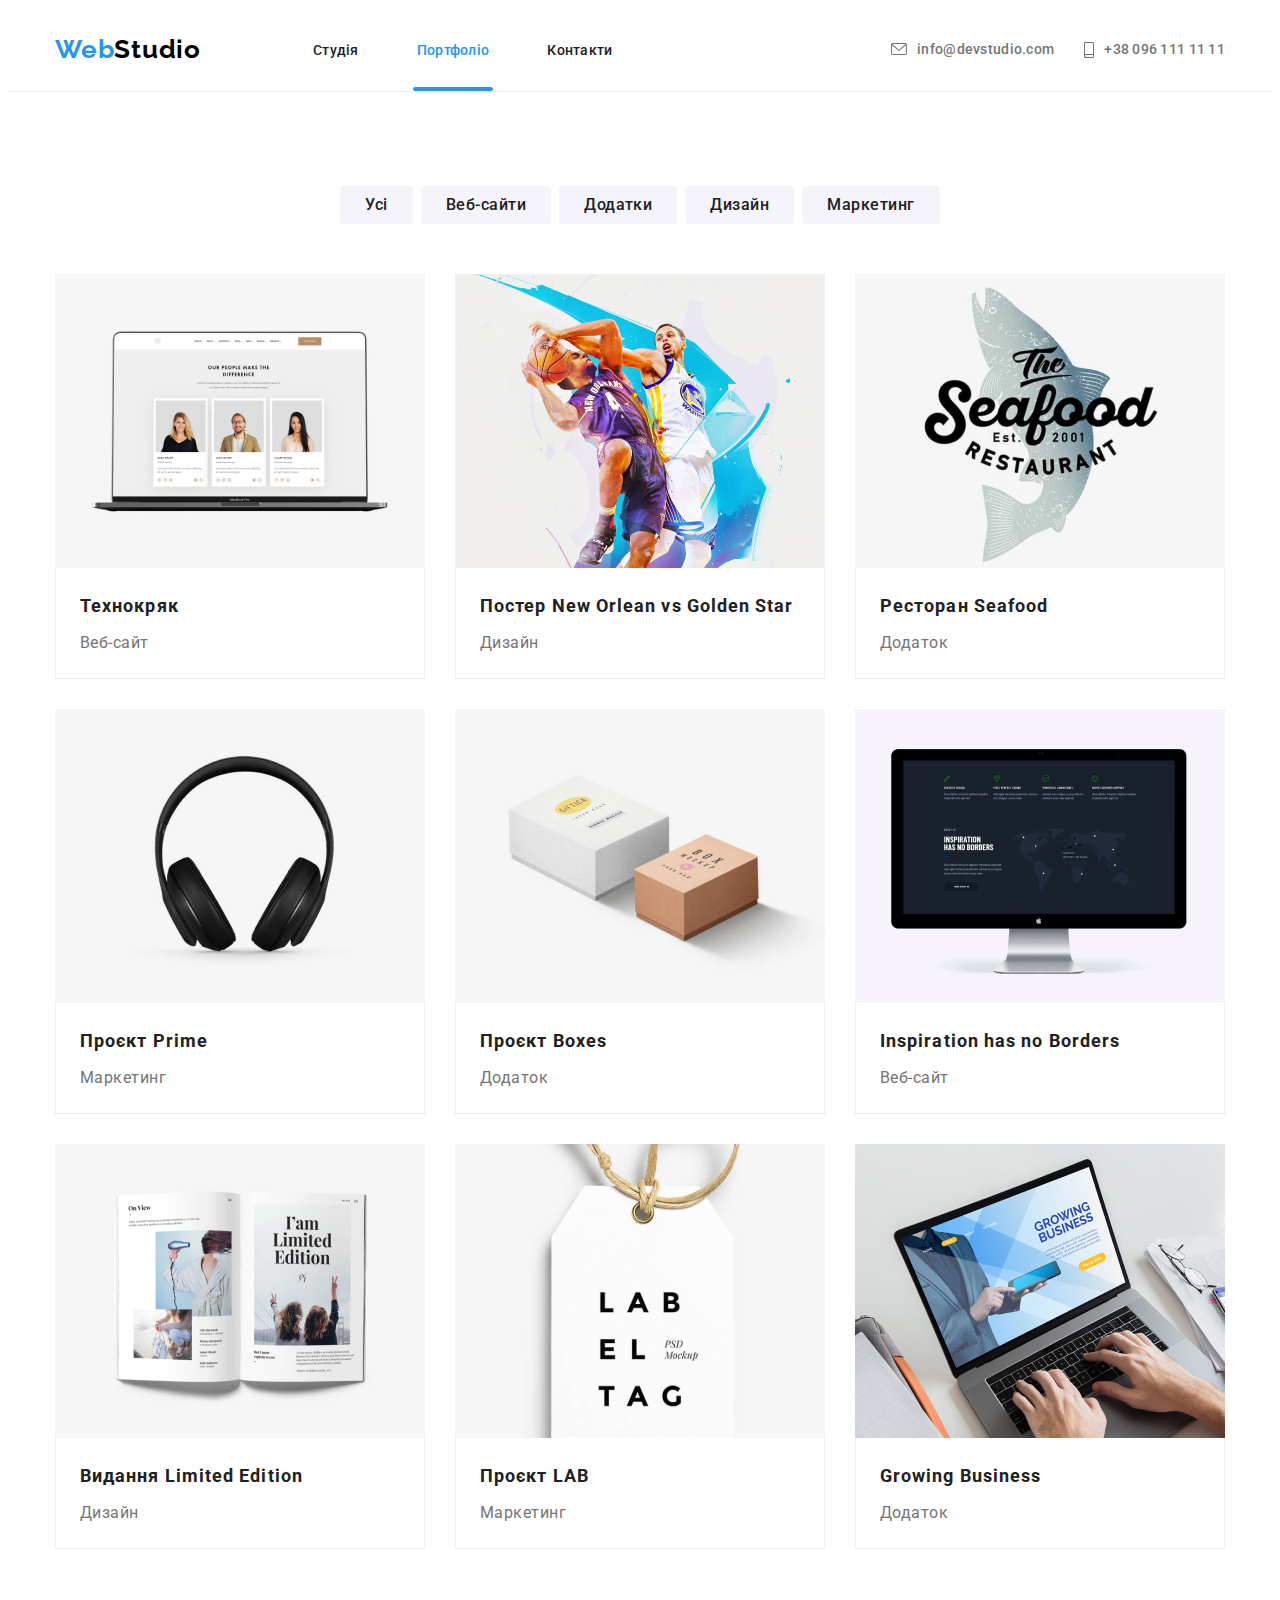
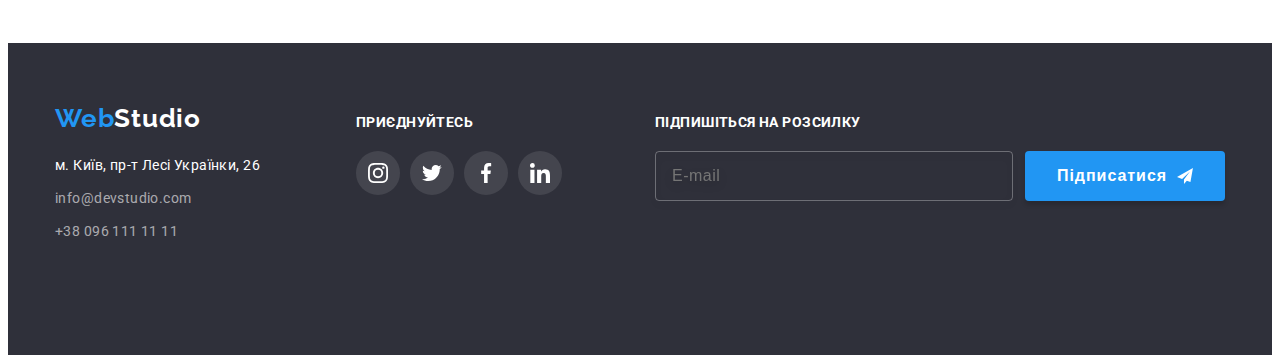
==== portfolio.html @ b23556f9 "add" ====
<!DOCTYPE html>
<html lang="en">
<head>
    <meta charset="UTF-8">
    <meta http-equiv="X-UA-Compatible" content="IE=edge">
    <meta name="viewport" content="width=device-width, initial-scale=1.0">
    <link rel="stylesheet" href="https://cdnjs.cloudflare.com/ajax/libs/modern-normalize/1.1.0/modern-normalize.min.css" integrity="sha512-wpPYUAdjBVSE4KJnH1VR1HeZfpl1ub8YT/NKx4PuQ5NmX2tKuGu6U/JRp5y+Y8XG2tV+wKQpNHVUX03MfMFn9Q==" crossorigin="anonymous" referrerpolicy="no-referrer" />
    <link rel="preconnect" href="https://fonts.googleapis.com">
    <link rel="preconnect" href="https://fonts.gstatic.com" crossorigin>
    <link href="https://fonts.googleapis.com/css2?family=Raleway:wght@700&family=Roboto:wght@400;500;700;900&display=swap" rel="stylesheet">
    <link href="./style/style.css" rel="stylesheet"/>
    <title>Портфоліо</title>
</head>
<body>
    <header class="header">
        <div class="header-container container">
                <div class="header-logo"><a class="logo link" href="index.html"><span class="web">Web</span>Studio</a></div>
            <nav class="navigator-menu">
                <div class="container"><ul class="navigator-list list">
                <li class="navigator-item"><a class="navigator-link link" href="index.html">Студія</a></li>
                <li class="navigator-item"><a class="navigator-link link active current" href="portfolio.html">Портфоліо</a></li>
                <li class="navigator-item"><a class="navigator-link link" href="">Контакти</a></li>
            </ul></div>
            </nav>
            <ul class="header-contacts-list list">
                <li class="header-contacts-item">
                    <a class="header-contacts-link link" href="mailto:info@devstudio.com">
                        <svg class="header-contacts-icon" width="16" height="12">
                            <use href="./images/icons.svg#icon-envelope"></use>
                        </svg>
                        info@devstudio.com</a></li>
                <li class="header-contacts-item">
                    <a class="header-contacts-link link" href="tel:+380961111111">
                        <svg class="header-contacts-icon" width="10" height="16">
                            <use href="./images/icons.svg#icon-smartphone"></use>
                        </svg>
                        +38 096 111 11 11</a></li>
            </ul>
        </div>
        </header>
    <main>
        <section class="example-work section">
            <h2 class="visually-hidden">Приклади робіт</h2>
                <div class="container">
                <div><ul class="menu-btn-list list">
                <li class="btn-item"><button class="btn-btn" type="button">Усі</button></li>
                <li class="btn-item"><button class="btn-btn" type="button">Веб-сайти</button></li>
                <li class="btn-item"><button class="btn-btn" type="button">Додатки</button></li>
                <li class="btn-item"><button class="btn-btn" type="button">Дизайн</button></li>
                <li class="btn-item"><button class="btn-btn" type="button">Маркетинг</button></li>
            </ul></div>
                <div>                    
                <ul class="example-list list">
                <li class="example-item">
                    <div class="example-top-wrap"><img src="./images/portfolio/example-work/work-1.jpg" alt="example-work" width="370" height="294">
                    <p class="example-top-text">Ресурс пропонує комплексні пропозиції з різним рівнем функціоналу та сервісів. Все це дозволить відвідувачу отримати вичерпні відомості про компанію чи приватну особу.</p></div>
                    <div class="example-title-text"><h3 class="example-title">Технокряк</h3>
                    <p class="example-text">Веб-сайт</p></div>
                </li>
                <li class="example-item">
                    <div class="example-top-wrap"><img src="./images/portfolio/example-work/work-2.jpg" alt="example-work" width="370" height="294">
                    <p class="example-top-text">Ресурс пропонує комплексні пропозиції з різним рівнем функціоналу та сервісів. Все це дозволить відвідувачу отримати вичерпні відомості про компанію чи приватну особу.</p></div>
                    <div class="example-title-text"><h3 class="example-title">Постер New Orlean vs Golden Star</h3>
                    <p class="example-text">Дизайн</p></div>
                </li>
                <li class="example-item">
                    <div class="example-top-wrap"><img src="./images/portfolio/example-work/work-3.jpg" alt="example-work" width="370" height="294">
                    <p class="example-top-text">Ресурс пропонує комплексні пропозиції з різним рівнем функціоналу та сервісів. Все це дозволить відвідувачу отримати вичерпні відомості про компанію чи приватну особу.</p></div>
                    <div class="example-title-text"><h3 class="example-title">Ресторан Seafood</h3>
                    <p class="example-text">Додаток</p></div>
                </li>
                <li class="example-item">
                    <div class="example-top-wrap"><img src="./images/portfolio/example-work/work-4.jpg" alt="example-work" width="370" height="294">
                    <p class="example-top-text">Ресурс пропонує комплексні пропозиції з різним рівнем функціоналу та сервісів. Все це дозволить відвідувачу отримати вичерпні відомості про компанію чи приватну особу.</p></div>
                    <div class="example-title-text"><h3 class="example-title">Проєкт Prime</h3>
                    <p class="example-text">Маркетинг</p></div>
                </li>
                <li class="example-item">
                    <div class="example-top-wrap"><img src="./images/portfolio/example-work/work-5.jpg" alt="example-work" width="370" height="294">
                    <p class="example-top-text">Ресурс пропонує комплексні пропозиції з різним рівнем функціоналу та сервісів. Все це дозволить відвідувачу отримати вичерпні відомості про компанію чи приватну особу.</p></div>
                    <div class="example-title-text"><h3 class="example-title">Проєкт Boxes</h3>
                    <p class="example-text">Додаток</p></div>
                </li>
                <li class="example-item">
                    <div class="example-top-wrap"><img src="./images/portfolio/example-work/work-6.jpg" alt="example-work" width="370" height="294">
                    <p class="example-top-text">Ресурс пропонує комплексні пропозиції з різним рівнем функціоналу та сервісів. Все це дозволить відвідувачу отримати вичерпні відомості про компанію чи приватну особу.</p></div>
                    <div class="example-title-text"><h3 class="example-title">Inspiration has no Borders</h3>
                    <p class="example-text">Веб-сайт</p></div>
                </li>
                <li class="example-item">
                    <div class="example-top-wrap"><img src="./images/portfolio/example-work/work-7.jpg" alt="example-work" width="370" height="294">
                    <p class="example-top-text">Ресурс пропонує комплексні пропозиції з різним рівнем функціоналу та сервісів. Все це дозволить відвідувачу отримати вичерпні відомості про компанію чи приватну особу.</p></div>
                    <div class="example-title-text"><h3 class="example-title">Видання Limited Edition</h3>
                    <p class="example-text">Дизайн</p></div>
                </li>
                <li class="example-item">
                    <div class="example-top-wrap"><img src="./images/portfolio/example-work/work-8.jpg" alt="example-work" width="370" height="294">
                    <p class="example-top-text">Ресурс пропонує комплексні пропозиції з різним рівнем функціоналу та сервісів. Все це дозволить відвідувачу отримати вичерпні відомості про компанію чи приватну особу.</p></div>
                    <div class="example-title-text"><h3 class="example-title">Проєкт LAB</h3>
                    <p class="example-text">Маркетинг</p></div>
                </li>
                <li class="example-item">
                    <div class="example-top-wrap"><img src="./images/portfolio/example-work/work-9.jpg" alt="example-work" width="370" height="294">
                    <p class="example-top-text">Ресурс пропонує комплексні пропозиції з різним рівнем функціоналу та сервісів. Все це дозволить відвідувачу отримати вичерпні відомості про компанію чи приватну особу.</p></div>
                    <div class="example-title-text"><h3 class="example-title">Growing Business</h3>
                    <p class="example-text">Додаток</p></div>
                </li>
            </ul>
            </div>
        </section>
    </main>
    <footer class="footer">
        <div class="footer-container container">
            <div>
            <div class="footer-logo"><a class="logo link" href="index.html"><span class="web">Web</span><span class="studio">Studio</span></a></div>
        <adress>
            <ul class="footer-contacts-list list">
                <li class="footer-adress-item"><a class="footer-adress-link link" href="https://goo.gl/maps/XNjeUNWpdiMwEfmY7" target="_blank" rel="noreferrer noopener">м. Київ, пр-т Лесі Українки, 26</a></li>
                <li class="footer-contacts-item"><a class="footer-contacts-link link" href="mailto:info@devstudio.com">info@devstudio.com</a></li>
                <li class="footer-contacts-item"><a class="footer-contacts-link link" href="tel:+380961111111">+38 096 111 11 11</a></li>
            </ul>
        </adress></div>
        <div class="footer-soc-menu">
            <h3 class="footer-soc-menu-title">приєднуйтесь</h3>
            <ul class="footer-soc-list list">
                <li class="footer-soc-item">
                    <a href="" class="footer-soc-link link" target="_blank" rel="noopener noreferrer">
                        <svg class="footer-link-icon"  width="20" height="20">
                            <use href="./images/icons.svg#icon-instagram"></use>
                        </svg>
                    </a></li>
                <li class="footer-soc-item">
                    <a href="" class="footer-soc-link link" target="_blank" rel="noopener noreferrer">
                        <svg class="footer-link-icon" width="20" height="20">
                            <use href="./images/icons.svg#icon-twitter"></use>
                        </svg>
                    </a></li>
                <li class="footer-soc-item">
                    <a href="" class="footer-soc-link link" target="_blank" rel="noopener noreferrer">
                        <svg class="footer-link-icon"  width="20" height="20">
                            <use href="./images/icons.svg#icon-facebook"></use>
                        </svg>
                    </a></li>
                <li class="footer-soc-item">
                    <a href="" class="footer-soc-link link" target="_blank" rel="noopener noreferrer">
                        <svg class="footer-link-icon" width="20" height="20">
                            <use href="./images/icons.svg#icon-linkedin"></use>
                        </svg>
                    </a></li>
            </ul></div>
            <div class="footer-input">
                <p class="footer-input-title">Підпишіться на розсилку</p>
                <div class="input-btn"><label class="modal-label">
                    <input
                      type="text"
                      class="footer-modal-input"
                      name="user-mail"
                      placeholder="E-mail"
                      required
                    />
                  </label>
                  <button class="footer-input-btn" type="button">Підписатися
                    <svg class="footer-btn-icon" width="24" height="24">
                        <use href="./images/icons.svg#icon-telegramm"></use>
                    </svg>
                  </button></div>
            </div>
    </div>
    </footer>
</body>
</html>
---- style/style.css ----
body {
    font-family: 'Roboto', sans-serif;
    color: black;
}
html {
    box-sizing: border-box;
}
h1,
h2,
h3,
p {
    margin:0;
}
ul {
    margin: 0;
    padding-left: 0;
}
img {
    display: block;
}
button {
    cursor: pointer;
}
.link {
    text-decoration: none;
}
.list {
    list-style: none;
}
.visually-hidden {
    position: absolute;
    white-space: nowrap;
    width: 1px;
    height: 1px;
    overflow: hidden;
    border: 0;
    padding: 0;
    clip: rect(0 0 0 0);
    clip-path: inset(50%);
    margin: -1px;
  }
.container {
    width: 100%;
max-width: 1200px;
margin-left: auto;
margin-right: auto;
padding-left: 15px;
padding-right: 15px;
}
.section {
    padding-top: 94px;
    padding-bottom: 94px;
}
:root {
    --brand-color: #2196F3;
    --background-color: #2F303A;
    --text-color: #757575;
}
*,
*::before,
*::after {
    box-sizing: inherit;
}
/* header */
.logo {
    font-family: 'Raleway';
font-weight: 700;
font-size: 26px;
line-height: 1.19;
letter-spacing: 0.03em;
color: black;
}
.web {
color: var(--brand-color);
}
.header {
    border-bottom: 1px solid #ECECEC;
}
.header-logo {
    padding-top: 24px;
    padding-bottom: 25px;
    margin-right: 93px;
}
.header-container {
    display: flex;
    align-items: center;
}
.navigator-list {
    display: flex;
    gap: 50px;
    padding: 32px 0;
}
.header-contacts-list {
    display: flex;
    gap: 30px;
    padding: 32px 0;
    justify-content: flex-end;
    margin-left: auto;
}
.navigator-link {
    font-weight: 500;
font-size: 14px;
line-height: 1.14;
letter-spacing: 0.02em;
color: #212121;
padding: 32px 4px 33px 4px;
transition: 250ms;
    transition-timing-function: cubic-bezier(0.4, 0, 0.2, 1);
}
.header-contacts-link {
    display: flex;
    text-decoration: none;
    font-weight: 500;
font-size: 14px;
line-height: 1.14;
letter-spacing: 0.02em;
color: var(--text-color);
transition: 250ms;
    transition-timing-function: cubic-bezier(0.4, 0, 0.2, 1);
}
.header-contacts-icon {         
    margin-right: 10px;
    fill: #757575;
    align-self: center;
    transition: 250ms;
    transition-timing-function: cubic-bezier(0.4, 0, 0.2, 1);
}
.navigator-link:hover,
.navigator-link:focus {
    color: var(--brand-color);
}
.header-contacts-link:hover,
.header-contacts-link:focus {
    color: var(--brand-color)
}
.header-contacts-link:hover .header-contacts-icon,
.header-contacts-link:focus .header-contacts-icon {
fill: var(--brand-color);
}
.active {
    color: var(--brand-color)
}
.current {
    position: relative;
}
.current::after {
    content: '';
    position: absolute;
    height: 4px;
    border-radius: 2px;
    width: 100%;
    background-color: var(--brand-color);
    bottom: 0;
    left: 0;
}
/* hero */
.hero {
    background-color: var(--background-color);
    background-image: linear-gradient(rgba(47, 48, 58, 0.4), rgba(47, 48, 58, 0.4)),
    url(../images/bg-hero.jpg);
    background-repeat: no-repeat;
    background-position: center;
    background-size: cover;
    max-width: 1600px;
}
.hero-container {
    display: flex;
    flex-direction: column;
    justify-content: center;
    align-items: center;
    height: 600px;
}
.hero-title {
    max-width: 696px;
    font-weight: 900;
font-size: 44px;
line-height: 1.36;
text-align: center;
letter-spacing: 0.06em;
text-transform: uppercase;
color: #FFFFFF;
margin-bottom: 30px;
}
.hero-btn {
    background: var(--brand-color);
box-shadow: 0px 4px 4px rgba(0, 0, 0, 0.15);
border-radius: 4px;
border: 0;
cursor: pointer;
font-weight: 700;
font-size: 16px;
line-height: 1.87;
align-items: center;
text-align: center;
letter-spacing: 0.06em;
color: #FFFFFF;
padding: 10px 32px;
min-width: 216px;
transition: 250ms;
    transition-timing-function: cubic-bezier(0.4, 0, 0.2, 1);
}
.hero-btn:hover {
    background-color: #1e8ce6;
}
/* character */
.character-list {
    display: flex;
    gap: 30px;
}
.character-title {
    font-weight: 700;
font-size: 14px;
line-height: 1.14;
letter-spacing: 0.03em;
text-transform: uppercase;
color: #212121;
margin-bottom: 10px;
}
.character-text {
    font-size: 14px;
line-height: 1.71;
letter-spacing: 0.03em;
color: var(--text-color);
width: 270px;
}
.inside-bg {
    background: #F5F4FA;
border-radius: 4px;
width: 270px;
height: 120px;
margin-bottom: 30px;
display: flex;
align-items: center;
justify-content: center;
}
/* work */
.work {
    padding-top: 0;
}
.work-list {
    display: flex;
    gap: 30px;
}
.work-item {
    transform: relative;
}
.work-title {
    font-weight: 700;
font-size: 36px;
line-height: 1.16;
text-align: center;
letter-spacing: 0.03em;
color: #212121;
margin-bottom: 50px;
}
.work-text-top {
    font-weight: 700;
font-size: 14px;
line-height: 1.14;
text-align: center;
letter-spacing: 0.03em;
text-transform: uppercase;
color: #FFFFFF;
background-color: rgba(47, 48, 58, 0.8);
position: absolute;
z-index: 1;
bottom: 0;
width: 100%;
padding: 27px 0;
}
.work-top-wrap{
    position: relative;
}
/* team */
.team {
    background-color: #F5F4FA;
    min-height: 648px;
}
.team-list {
    display: flex;
}
.team-item {
    background: #FFFFFF;
box-shadow: 0px 1px 3px rgba(0, 0, 0, 0.12), 0px 1px 1px rgba(0, 0, 0, 0.14), 0px 2px 1px rgba(0, 0, 0, 0.2);
border-radius: 0px 0px 4px 4px;
}
.team-item:nth-child(1n+1) {
    margin-right: 30px;
}
.team-title-h2 {
    font-weight: 700;
font-size: 36px;
line-height: 1.16;
text-align: center;
letter-spacing: 0.03em;
color: #212121;
margin-bottom: 50px;
}
.team-title {
    font-weight: 500;
font-size: 16px;
line-height: 1.18;
text-align: center;
letter-spacing: 0.03em;
color: #212121;
padding-top: 30px;
margin-bottom: 10px;
}
.team-text {
    font-size: 16px;
line-height: 1.18;
text-align: center;
letter-spacing: 0.03em;
color: var(--text-color);
margin-bottom: 16px;
}
.team-soc-list {
    display: flex;
    justify-content: center;
    gap: 10px;
    padding-bottom: 30px;
}
.team-soc-link {
    width: 44px;
    height: 44px;
    background-color: #FFFFFF;
    border-radius: 50%;
    display: flex;
    align-items: center;
    justify-content: center;
    transition: 250ms;
    transition-timing-function: cubic-bezier(0.4, 0, 0.2, 1);
}
.soc-link-icon {
    fill: #afb1b8;
    transition: 250ms;
    transition-timing-function: cubic-bezier(0.4, 0, 0.2, 1);
}
.team-soc-link:hover,
.team-soc-link:focus {
    background-color: var(--brand-color);
}
.team-soc-link:hover .soc-link-icon,
.team-soc-link:focus .soc-link-icon {
    fill: #FFFFFF;
}
/* partfolio btn */
.menu-btn-list {
    display: flex;
    justify-content: center;
    gap: 8px;
    margin-bottom: 50px;
}
.btn-btn {
font-family: 'Roboto';
font-style: normal;
font-weight: 500;
font-size: 16px;
line-height: 1.62;
text-align: center;
letter-spacing: 0.03em;
color: #212121;
}
.btn-btn {
    background: #F5F4FA;
    border-radius: 4px;
    border: 0;
    padding: 6px 25px;
    transition: 250ms;
    transition-timing-function: cubic-bezier(0.4, 0, 0.2, 1);
}
.menu-btn-list .btn-btn:hover,
.menu-btn-list .btn-btn:focus {
    color: white;
    background-color: var(--brand-color);
    box-shadow: 0px 3px 1px rgba(0, 0, 0, 0.1), 0px 1px 2px rgba(0, 0, 0, 0.08), 0px 2px 2px rgba(0, 0, 0, 0.12);
}
/* portfolio */
.example-list {
    display: flex;
    flex-wrap: wrap;
    gap: 30px;
}
.example-item {
    transform: relative;
    transition: 250ms;
    transition-timing-function: cubic-bezier(0.4, 0, 0.2, 1);
}
.example-item:hover {
    box-shadow: 0px 1px 1px rgba(0, 0, 0, 0.12), 0px 4px 4px rgba(0, 0, 0, 0.06), 1px 4px 6px rgba(0, 0, 0, 0.16);
}
.example-title-text {
    background: #FFFFFF;
    border: 1px solid #EEEEEE;
    border-top: 0;
    padding: 20px 24px;
}
.example-title {
    font-weight: 700;
font-size: 18px;
line-height: 2;
letter-spacing: 0.06em;
color: #212121;
margin-bottom: 4px;
}
.example-text {
    font-size: 16px;
line-height: 1.88;
letter-spacing: 0.03em;
color: var(--text-color);
}
.example-top-wrap {
    position: relative;
    overflow: hidden;
}
.example-top-text {
    position: absolute;
    top: 0;
    left: 0;
    font-size: 18px;
line-height: 1.56;
letter-spacing: 0.03em;
color: #FFFFFF;
background-color: rgba(33, 150, 243, 0.9);
padding: 63px 24px;
height: 100%;
transform: translateY(100%);
transition: transform 250ms linear;
transition-timing-function: cubic-bezier(0.4, 0, 0.2, 1);
}
.example-item:hover .example-top-text {
    transform: translateY(0);
}
/* constant-clients */
.constant-clients-title {
    font-weight: 700;
font-size: 36px;
line-height: 1.16;
text-align: center;
letter-spacing: 0.03em;
color: #212121;
margin-bottom: 50px;
}
.clients-list {
    display: flex;
    justify-content: center;
    gap: 30px;
    padding-bottom: 30px;
}
.clients-link {
    width: 170px;
    height: 92px;
    background-color: #FFFFFF;
    border-radius: 100%;
    border: 1px solid #AFB1B8;
    border-radius: 4px;
    display: flex;
    align-items: center;
    justify-content: center;
    transition: 250ms;
    transition-timing-function: cubic-bezier(0.4, 0, 0.2, 1);
}
.logo-link-icon {
    fill: #afb1b8;
    transition: 250ms;
    transition-timing-function: cubic-bezier(0.4, 0, 0.2, 1);
}
.clients-link:hover,
.clients-link:focus {
    border-color: var(--brand-color);
}
.clients-link:hover .logo-link-icon,
.clients-link:focus .logo-link-icon {
    fill: var(--brand-color);
}
/* footer */
.footer {
    background-color: var(--background-color);
    padding-top: 60px;
}
.footer-container {
    height: 252px;
}
.studio {
    color: #FFFFFF;
}
.footer-logo {
margin-bottom: 20px;
}
.footer-contacts-list {
    width: 231px;
}
.footer-adress-item {
    margin-bottom: 9px;
}
.footer-adress-link {
    font-size: 14px;
line-height: 1.71;
letter-spacing: 0.03em;
color: #FFFFFF;
}
.footer-contacts-item:not(:last-child) {
    margin-bottom: 9px;
}
.footer-contacts-link {
font-size: 14px;
line-height: 1.71;
letter-spacing: 0.03em;
color: rgba(255, 255, 255, 0.6);
transition: 250ms;
    transition-timing-function: cubic-bezier(0.4, 0, 0.2, 1);
}
.footer-contacts-link:hover,
.footer-contacts-link:focus {
    color: var(--brand-color);
}
/* footer soc menu */
.footer-container {
    display: flex;
    align-items: baseline;
}
.footer-soc-list {
    display: flex;
    justify-content: center;
    gap: 10px;
    margin-left: 70px;
}
.footer-soc-menu-title {
    font-weight: 700;
font-size: 14px;
line-height: 1.14;
letter-spacing: 0.03em;
text-transform: uppercase;
color: #FFFFFF;
margin-bottom: 20px;
margin-left: 70px;
}
.footer-soc-link {
    width: 44px;
    height: 44px;
    background-color: rgba(255, 255, 255, 0.1);
    border-radius: 50%;
    display: flex;
    align-items: center;
    justify-content: center;
    transition: 250ms;
    transition-timing-function: cubic-bezier(0.4, 0, 0.2, 1);
}
.footer-link-icon {
    fill: #FFFFFF;
}
.footer-soc-link:hover,
.footer-soc-link:focus {
    background-color: var(--brand-color);
}
.footer-soc-link:hover .soc-link-icon,
.footer-soc-link:focus .soc-link-icon {
    fill: #FFFFFF;
}
/* footer input */
.footer-input {
    margin-left: 93px;
    max-width: 570px;
    height: 86px;
}
.input-btn {
    display: flex;
}
.footer-input-title {
    font-weight: 700;
font-size: 14px;
line-height: 1.14;
letter-spacing: 0.03em;
text-transform: uppercase;
color: #FFFFFF;
margin-bottom: 20px;
}
.footer-modal-input {
    width: 358px;
    height: 50px;
border: 1px solid rgba(255, 255, 255, 0.3);
filter: drop-shadow(0px 4px 4px rgba(0, 0, 0, 0.15));
border-radius: 4px;
font-size: 16px;
line-height: 1.25;
display: flex;
align-items: center;
letter-spacing: 0.03em;
margin-right: 12px;
padding-left: 16px;
color: rgba(255, 255, 255, 0.6);
outline: transparent;
background-color: transparent;
transition: 250ms;
    transition-timing-function: cubic-bezier(0.4, 0, 0.2, 1);
}
.footer-modal-input:focus {
    border-color: var(--brand-color);
}
.footer-input-btn {
    display: flex;
    background: var(--brand-color);
box-shadow: 0px 4px 4px rgba(0, 0, 0, 0.15);
border-radius: 4px;
border: 0;
cursor: pointer;
font-weight: 700;
font-size: 16px;
line-height: 1.87;
align-items: center;
text-align: center;
letter-spacing: 0.06em;
color: #FFFFFF;
padding: 10px 32px;
min-width: 200px;
height: 50px;
transition: 250ms;
    transition-timing-function: cubic-bezier(0.4, 0, 0.2, 1);
}
.footer-input-btn:hover {
    background-color: #1e8ce6;
}
.footer-btn-icon {
    align-self: center;
    fill: #FFFFFF;
    margin-left: 10px;
}
/* modal window */
.backdrop {
    position: fixed;
    top: 0%;
    width: 100%;
    height: 100%;
    background-color: rgba(0, 0, 0, 0.329);
    transition: opacity 300ms linear, visibility 300ms linear;
}
.modal {
    width: 528px;
    min-height: 581px;
    background-color: #FFFFFF;
    border-radius: 4px;
    position: absolute;
    top: 50%;
    left: 50%;
    padding: 40px;
    transform: translate(-50%, -50%) scale(1);
    transition: transform 250ms linear;
    box-shadow: 0px 1px 3px rgba(0, 0, 0, 0.12), 0px 1px 1px rgba(0, 0, 0, 0.14), 0px 2px 1px rgba(0, 0, 0, 0.2); 
}
.backdrop.is-hidden .modal {
    transform: translate(-50%, -50%) scale(0);
}
.modal-close {
    position: absolute;
    right: 0;
    top: 0;
    margin-top: 8px;
    margin-right: 8px;
    width: 30px;
    height: 30px;
    border-radius: 50%;
    background: #FFFFFF;
    border: 1px solid rgba(0, 0, 0, 0.1);
    display: flex;
    align-items: center;
    justify-content: center;
}
.modal-close-icon {
    transition: 250ms;
    transition-timing-function: cubic-bezier(0.4, 0, 0.2, 1);
}
.modal-close:hover .modal-close-icon {
    fill: var(--brand-color);
}
.is-hidden {
    opacity: 0;
    visibility: hidden;
    pointer-events: none;
}
.modal-title {
    font-weight: 700;
font-size: 20px;
line-height: 1.15;
text-align: center;
letter-spacing: 0.03em;
color: #212121;
align-items: center;
margin-bottom: 12px;
}
.modal-field {
    margin-bottom: 20px;
}
.input-wrap {
    position: relative;
}
.modal-input {
    width: 100%;
    height: 40px;
    border: 1px solid rgba(33, 33, 33, 0.2);
border-radius: 4px;
    padding-left: 42px;
    outline: transparent;
    transition: 250ms;
    transition-timing-function: cubic-bezier(0.4, 0, 0.2, 1);
}
.modal-label {
    font-size: 12px;
line-height: 1.16;
letter-spacing: 0.01em;
color: #757575;
    display: block;
    margin-bottom: 4px;
  }
.modal-input:focus {
    border-color: var(--brand-color);
}
.modal-input:focus + .input-icon {
    fill: var(--brand-color);
}
.input-icon {
    position: absolute;
    left: 0;
    top: 50%;
    transform: translateY(-50%);
    margin-left: 12px;
    transition: 250ms;
    transition-timing-function: cubic-bezier(0.4, 0, 0.2, 1);
}
.online-comment {
    width: 100%;
    height: 100px;
    resize: none;
    border: 1px solid rgba(33, 33, 33, 0.2);
    border-radius: 4px;
    padding: 12px 16px;
    outline: transparent;
    transition: 250ms;
    transition-timing-function: cubic-bezier(0.4, 0, 0.2, 1);
}
.online-comment:focus {
    border-color: var(--brand-color);
}
.check-text {
    font-size: 14px;
line-height: 1.71;
letter-spacing: 0.03em;
color: #757575;
    display: flex;
    position: relative;
    align-items: center;
    margin-bottom: 30px;
    margin-left: 12px;
}
.condition {
    color: var(--brand-color);
    text-decoration: underline;
    text-decoration-skip-ink: none;
}
.check-text span {
    width: 16px;
    height: 15px;
    border: 2px solid #212121;
    border-radius: 3px;
    margin-right: 8.38px;
    display: flex;
    align-items: center;
    justify-content: center;
    color: transparent;
    transition: 250ms;
    transition-timing-function: cubic-bezier(0.4, 0, 0.2, 1);
}
.check-icon {
    fill: #FFFFFF;
}
.modal-check:checked + .check-text span {
    background-color: var(--brand-color);
    border-color: var(--brand-color);
    color: #ffffff;
  }
.modal-btn {
    background: var(--brand-color);
box-shadow: 0px 4px 4px rgba(0, 0, 0, 0.15);
border-radius: 4px;
border: 0;
cursor: pointer;
font-weight: 700;
font-size: 16px;
line-height: 1.87;
align-items: center;
text-align: center;
letter-spacing: 0.06em;
color: #FFFFFF;
padding: 10px 52px;
min-width: 200px;
margin-left: 124px;
transition: 250ms;
    transition-timing-function: cubic-bezier(0.4, 0, 0.2, 1);
}
.modal-btn:hover {
    background-color: #1e8ce6;
}
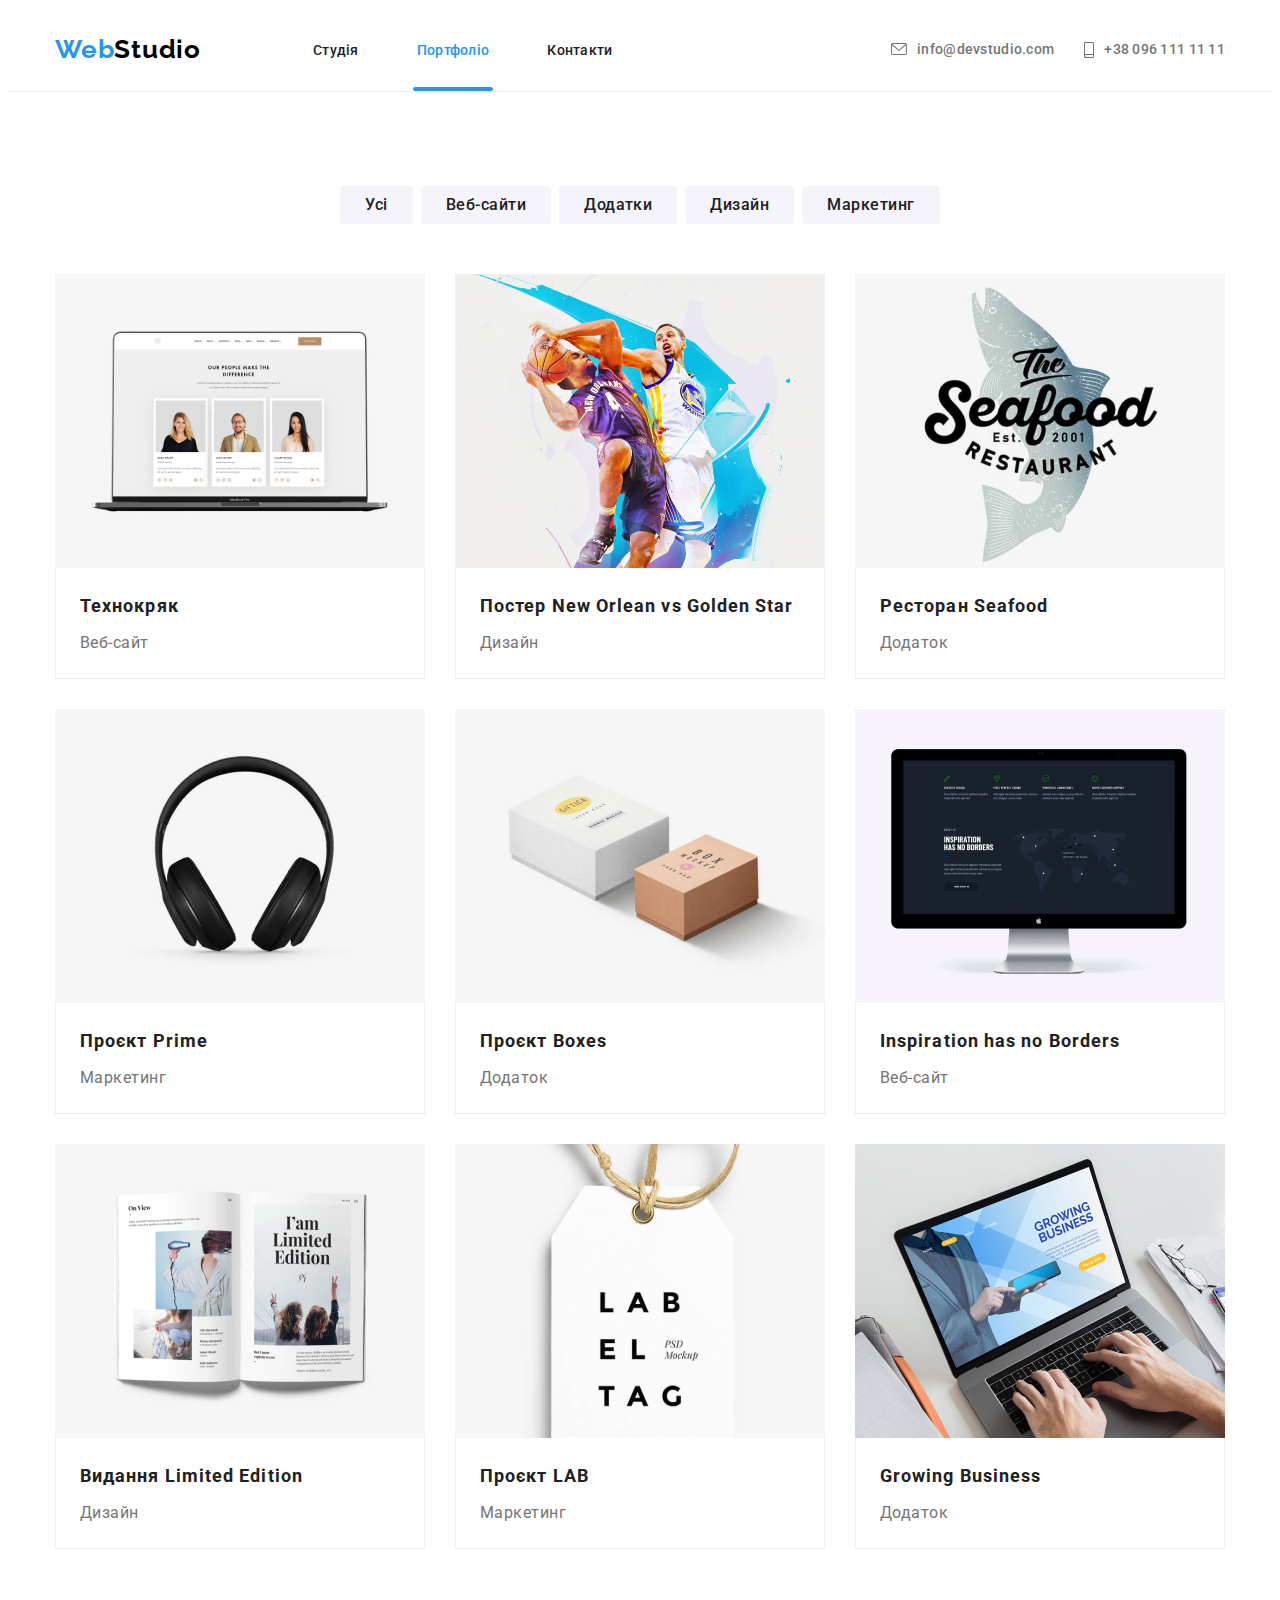
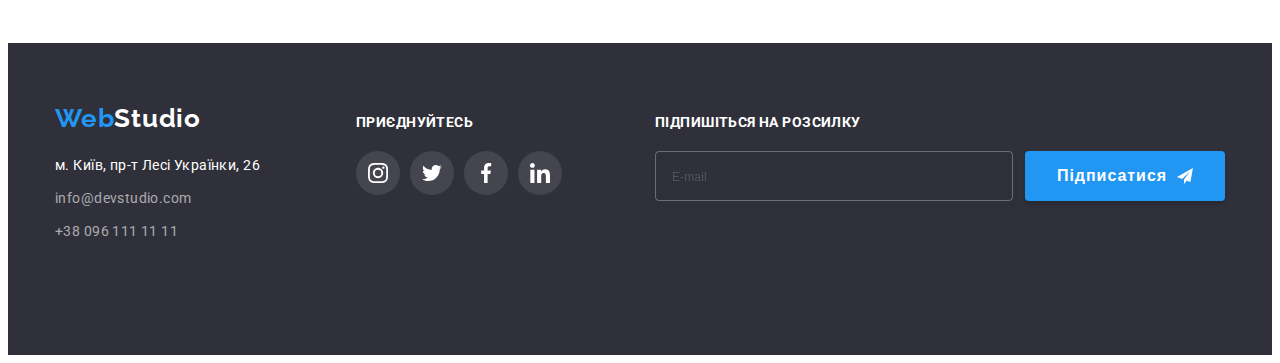
==== commit 993c3158: "index bem" ====
--- a/portfolio.html
+++ b/portfolio.html
@@ -8,30 +8,31 @@
     <link rel="preconnect" href="https://fonts.googleapis.com">
     <link rel="preconnect" href="https://fonts.gstatic.com" crossorigin>
     <link href="https://fonts.googleapis.com/css2?family=Raleway:wght@700&family=Roboto:wght@400;500;700;900&display=swap" rel="stylesheet">
+    <link href="./css/main.min.css" rel="stylesheet"/>
     <link href="./style/style.css" rel="stylesheet"/>
     <title>Портфоліо</title>
 </head>
 <body>
     <header class="header">
-        <div class="header-container container">
-                <div class="header-logo"><a class="logo link" href="index.html"><span class="web">Web</span>Studio</a></div>
-            <nav class="navigator-menu">
-                <div class="container"><ul class="navigator-list list">
-                <li class="navigator-item"><a class="navigator-link link" href="index.html">Студія</a></li>
-                <li class="navigator-item"><a class="navigator-link link active current" href="portfolio.html">Портфоліо</a></li>
-                <li class="navigator-item"><a class="navigator-link link" href="">Контакти</a></li>
+        <div class="header__container container">
+                <div class="header__logo"><a class="logo link" href="index.html"><span class="web">Web</span>Studio</a></div>
+            <nav class="navigator">
+                <div class="container"><ul class="navigator__list list">
+                <li class="navigator__item"><a class="navigator__link link" href="index.html">Студія</a></li>
+                <li class="navigator__item"><a class="navigator__link link active current" href="portfolio.html">Портфоліо</a></li>
+                <li class="navigator__item"><a class="navigator__link link" href="">Контакти</a></li>
             </ul></div>
             </nav>
-            <ul class="header-contacts-list list">
-                <li class="header-contacts-item">
-                    <a class="header-contacts-link link" href="mailto:info@devstudio.com">
-                        <svg class="header-contacts-icon" width="16" height="12">
+            <ul class="contacts__list list">
+                <li class="contacts__item">
+                    <a class="contacts__link link" href="mailto:info@devstudio.com">
+                        <svg class="contacts__icon" width="16" height="12">
                             <use href="./images/icons.svg#icon-envelope"></use>
                         </svg>
                         info@devstudio.com</a></li>
-                <li class="header-contacts-item">
-                    <a class="header-contacts-link link" href="tel:+380961111111">
-                        <svg class="header-contacts-icon" width="10" height="16">
+                <li class="contacts__item">
+                    <a class="contacts__link link" href="tel:+380961111111">
+                        <svg class="contacts__icon" width="10" height="16">
                             <use href="./images/icons.svg#icon-smartphone"></use>
                         </svg>
                         +38 096 111 11 11</a></li>
--- a/css/main.min.css
+++ b/css/main.min.css
@@ -0,0 +1 @@
+body{font-family:"Roboto",sans-serif;color:#000}html{box-sizing:border-box}h1,h2,h3,p{margin:0}ul{margin:0;padding-left:0}img{display:block}button{cursor:pointer}.link{text-decoration:none}.list{list-style:none}*,*::before,*::after{box-sizing:inherit}/*# sourceMappingURL=main.min.css.map */--- a/style/style.css
+++ b/style/style.css
@@ -1,32 +1,3 @@
-body {
-    font-family: 'Roboto', sans-serif;
-    color: black;
-}
-html {
-    box-sizing: border-box;
-}
-h1,
-h2,
-h3,
-p {
-    margin:0;
-}
-ul {
-    margin: 0;
-    padding-left: 0;
-}
-img {
-    display: block;
-}
-button {
-    cursor: pointer;
-}
-.link {
-    text-decoration: none;
-}
-.list {
-    list-style: none;
-}
 .visually-hidden {
     position: absolute;
     white-space: nowrap;
@@ -56,11 +27,6 @@
     --background-color: #2F303A;
     --text-color: #757575;
 }
-*,
-*::before,
-*::after {
-    box-sizing: inherit;
-}
 /* header */
 .logo {
     font-family: 'Raleway';
@@ -76,28 +42,28 @@
 .header {
     border-bottom: 1px solid #ECECEC;
 }
-.header-logo {
+.header__logo {
     padding-top: 24px;
     padding-bottom: 25px;
     margin-right: 93px;
 }
-.header-container {
+.header__container {
     display: flex;
     align-items: center;
 }
-.navigator-list {
+.navigator__list {
     display: flex;
     gap: 50px;
     padding: 32px 0;
 }
-.header-contacts-list {
+.contacts__list {
     display: flex;
     gap: 30px;
     padding: 32px 0;
     justify-content: flex-end;
     margin-left: auto;
 }
-.navigator-link {
+.navigator__link {
     font-weight: 500;
 font-size: 14px;
 line-height: 1.14;
@@ -107,7 +73,7 @@
 transition: 250ms;
     transition-timing-function: cubic-bezier(0.4, 0, 0.2, 1);
 }
-.header-contacts-link {
+.contacts__link {
     display: flex;
     text-decoration: none;
     font-weight: 500;
@@ -118,23 +84,23 @@
 transition: 250ms;
     transition-timing-function: cubic-bezier(0.4, 0, 0.2, 1);
 }
-.header-contacts-icon {         
+.contacts__icon {         
     margin-right: 10px;
     fill: #757575;
     align-self: center;
     transition: 250ms;
     transition-timing-function: cubic-bezier(0.4, 0, 0.2, 1);
 }
-.navigator-link:hover,
-.navigator-link:focus {
+.navigator__link:hover,
+.navigator__link:focus {
     color: var(--brand-color);
 }
-.header-contacts-link:hover,
-.header-contacts-link:focus {
+.contacts__link:hover,
+.contacts__link:focus {
     color: var(--brand-color)
 }
-.header-contacts-link:hover .header-contacts-icon,
-.header-contacts-link:focus .header-contacts-icon {
+.contacts__link:hover .contacts__icon,
+.contacts__link:focus .contacts__icon {
 fill: var(--brand-color);
 }
 .active {
@@ -163,14 +129,14 @@
     background-size: cover;
     max-width: 1600px;
 }
-.hero-container {
+.hero__container {
     display: flex;
     flex-direction: column;
     justify-content: center;
     align-items: center;
     height: 600px;
 }
-.hero-title {
+.hero__title {
     max-width: 696px;
     font-weight: 900;
 font-size: 44px;
@@ -181,7 +147,7 @@
 color: #FFFFFF;
 margin-bottom: 30px;
 }
-.hero-btn {
+.hero__btn {
     background: var(--brand-color);
 box-shadow: 0px 4px 4px rgba(0, 0, 0, 0.15);
 border-radius: 4px;
@@ -199,15 +165,15 @@
 transition: 250ms;
     transition-timing-function: cubic-bezier(0.4, 0, 0.2, 1);
 }
-.hero-btn:hover {
+.hero__btn:hover {
     background-color: #1e8ce6;
 }
 /* character */
-.character-list {
+.character__list {
     display: flex;
     gap: 30px;
 }
-.character-title {
+.character__title {
     font-weight: 700;
 font-size: 14px;
 line-height: 1.14;
@@ -216,14 +182,14 @@
 color: #212121;
 margin-bottom: 10px;
 }
-.character-text {
+.character__text {
     font-size: 14px;
 line-height: 1.71;
 letter-spacing: 0.03em;
 color: var(--text-color);
 width: 270px;
 }
-.inside-bg {
+.inside__bg {
     background: #F5F4FA;
 border-radius: 4px;
 width: 270px;
@@ -237,14 +203,14 @@
 .work {
     padding-top: 0;
 }
-.work-list {
+.work__list {
     display: flex;
     gap: 30px;
 }
-.work-item {
+.work__item {
     transform: relative;
 }
-.work-title {
+.work__title {
     font-weight: 700;
 font-size: 36px;
 line-height: 1.16;
@@ -253,7 +219,7 @@
 color: #212121;
 margin-bottom: 50px;
 }
-.work-text-top {
+.work__text {
     font-weight: 700;
 font-size: 14px;
 line-height: 1.14;
@@ -268,7 +234,7 @@
 width: 100%;
 padding: 27px 0;
 }
-.work-top-wrap{
+.work__wrap{
     position: relative;
 }
 /* team */
@@ -276,18 +242,18 @@
     background-color: #F5F4FA;
     min-height: 648px;
 }
-.team-list {
-    display: flex;
-}
-.team-item {
+.card-list {
+    display: flex;
+}
+.card-list__item {
     background: #FFFFFF;
 box-shadow: 0px 1px 3px rgba(0, 0, 0, 0.12), 0px 1px 1px rgba(0, 0, 0, 0.14), 0px 2px 1px rgba(0, 0, 0, 0.2);
 border-radius: 0px 0px 4px 4px;
 }
-.team-item:nth-child(1n+1) {
+.card-list__item:nth-child(1n+1) {
     margin-right: 30px;
 }
-.team-title-h2 {
+.team__title {
     font-weight: 700;
 font-size: 36px;
 line-height: 1.16;
@@ -296,7 +262,7 @@
 color: #212121;
 margin-bottom: 50px;
 }
-.team-title {
+.card-list__name {
     font-weight: 500;
 font-size: 16px;
 line-height: 1.18;
@@ -306,7 +272,7 @@
 padding-top: 30px;
 margin-bottom: 10px;
 }
-.team-text {
+.card-list__text {
     font-size: 16px;
 line-height: 1.18;
 text-align: center;
@@ -314,13 +280,13 @@
 color: var(--text-color);
 margin-bottom: 16px;
 }
-.team-soc-list {
+.social {
     display: flex;
     justify-content: center;
     gap: 10px;
     padding-bottom: 30px;
 }
-.team-soc-link {
+.social__link {
     width: 44px;
     height: 44px;
     background-color: #FFFFFF;
@@ -331,17 +297,17 @@
     transition: 250ms;
     transition-timing-function: cubic-bezier(0.4, 0, 0.2, 1);
 }
-.soc-link-icon {
+.social__icon {
     fill: #afb1b8;
     transition: 250ms;
     transition-timing-function: cubic-bezier(0.4, 0, 0.2, 1);
 }
-.team-soc-link:hover,
-.team-soc-link:focus {
+.social__link:hover,
+.social__link:focus {
     background-color: var(--brand-color);
 }
-.team-soc-link:hover .soc-link-icon,
-.team-soc-link:focus .soc-link-icon {
+.social__link:hover .social__icon,
+.social__link:focus .social__icon {
     fill: #FFFFFF;
 }
 /* partfolio btn */
@@ -432,7 +398,7 @@
     transform: translateY(0);
 }
 /* constant-clients */
-.constant-clients-title {
+.clients__title {
     font-weight: 700;
 font-size: 36px;
 line-height: 1.16;
@@ -441,13 +407,13 @@
 color: #212121;
 margin-bottom: 50px;
 }
-.clients-list {
+.clients__list {
     display: flex;
     justify-content: center;
     gap: 30px;
     padding-bottom: 30px;
 }
-.clients-link {
+.clients__link {
     width: 170px;
     height: 92px;
     background-color: #FFFFFF;
@@ -460,17 +426,17 @@
     transition: 250ms;
     transition-timing-function: cubic-bezier(0.4, 0, 0.2, 1);
 }
-.logo-link-icon {
+.clients__icon {
     fill: #afb1b8;
     transition: 250ms;
     transition-timing-function: cubic-bezier(0.4, 0, 0.2, 1);
 }
-.clients-link:hover,
-.clients-link:focus {
+.clients__link:hover,
+.clients__link:focus {
     border-color: var(--brand-color);
 }
-.clients-link:hover .logo-link-icon,
-.clients-link:focus .logo-link-icon {
+.clients__link:hover .clients__icon,
+.clients__link:focus .clients__icon {
     fill: var(--brand-color);
 }
 /* footer */
@@ -635,6 +601,9 @@
     transition: opacity 300ms linear, visibility 300ms linear;
 }
 .modal {
+    display: flex;
+    justify-content: center;
+    flex-direction: column;
     width: 528px;
     min-height: 581px;
     background-color: #FFFFFF;
@@ -689,15 +658,22 @@
 }
 .modal-field {
     margin-bottom: 20px;
+    display: flex;
+    flex-wrap: wrap
 }
 .input-wrap {
     position: relative;
+    width: 100%;
 }
 .modal-input {
+    font-size: 12px;
+line-height: 1.16;
+letter-spacing: 0.01em;
+color: rgba(117, 117, 117, 0.5);
     width: 100%;
     height: 40px;
     border: 1px solid rgba(33, 33, 33, 0.2);
-border-radius: 4px;
+    border-radius: 4px;
     padding-left: 42px;
     outline: transparent;
     transition: 250ms;
@@ -708,9 +684,8 @@
 line-height: 1.16;
 letter-spacing: 0.01em;
 color: #757575;
-    display: block;
     margin-bottom: 4px;
-  }
+}
 .modal-input:focus {
     border-color: var(--brand-color);
 }
@@ -727,6 +702,10 @@
     transition-timing-function: cubic-bezier(0.4, 0, 0.2, 1);
 }
 .online-comment {
+    font-size: 12px;
+line-height: 1.16;
+letter-spacing: 0.01em;
+color: rgba(117, 117, 117, 0.5);
     width: 100%;
     height: 100px;
     resize: none;
@@ -737,8 +716,19 @@
     transition: 250ms;
     transition-timing-function: cubic-bezier(0.4, 0, 0.2, 1);
 }
+::placeholder {
+    font-size: 12px;
+line-height: 14px;
+letter-spacing: 0.01em;
+color: rgba(117, 117, 117, 0.5);
+}
 .online-comment:focus {
     border-color: var(--brand-color);
+}
+.modal-privacy {
+    display: flex;
+    justify-content: center;
+    margin-bottom: 30px;
 }
 .check-text {
     font-size: 14px;
@@ -748,8 +738,6 @@
     display: flex;
     position: relative;
     align-items: center;
-    margin-bottom: 30px;
-    margin-left: 12px;
 }
 .condition {
     color: var(--brand-color);
@@ -776,7 +764,11 @@
     background-color: var(--brand-color);
     border-color: var(--brand-color);
     color: #ffffff;
-  }
+}
+.modal-btn-btn {
+    display: flex;
+    justify-content: center;
+}
 .modal-btn {
     background: var(--brand-color);
 box-shadow: 0px 4px 4px rgba(0, 0, 0, 0.15);
@@ -791,8 +783,7 @@
 letter-spacing: 0.06em;
 color: #FFFFFF;
 padding: 10px 52px;
-min-width: 200px;
-margin-left: 124px;
+max-width: 200px;
 transition: 250ms;
     transition-timing-function: cubic-bezier(0.4, 0, 0.2, 1);
 }
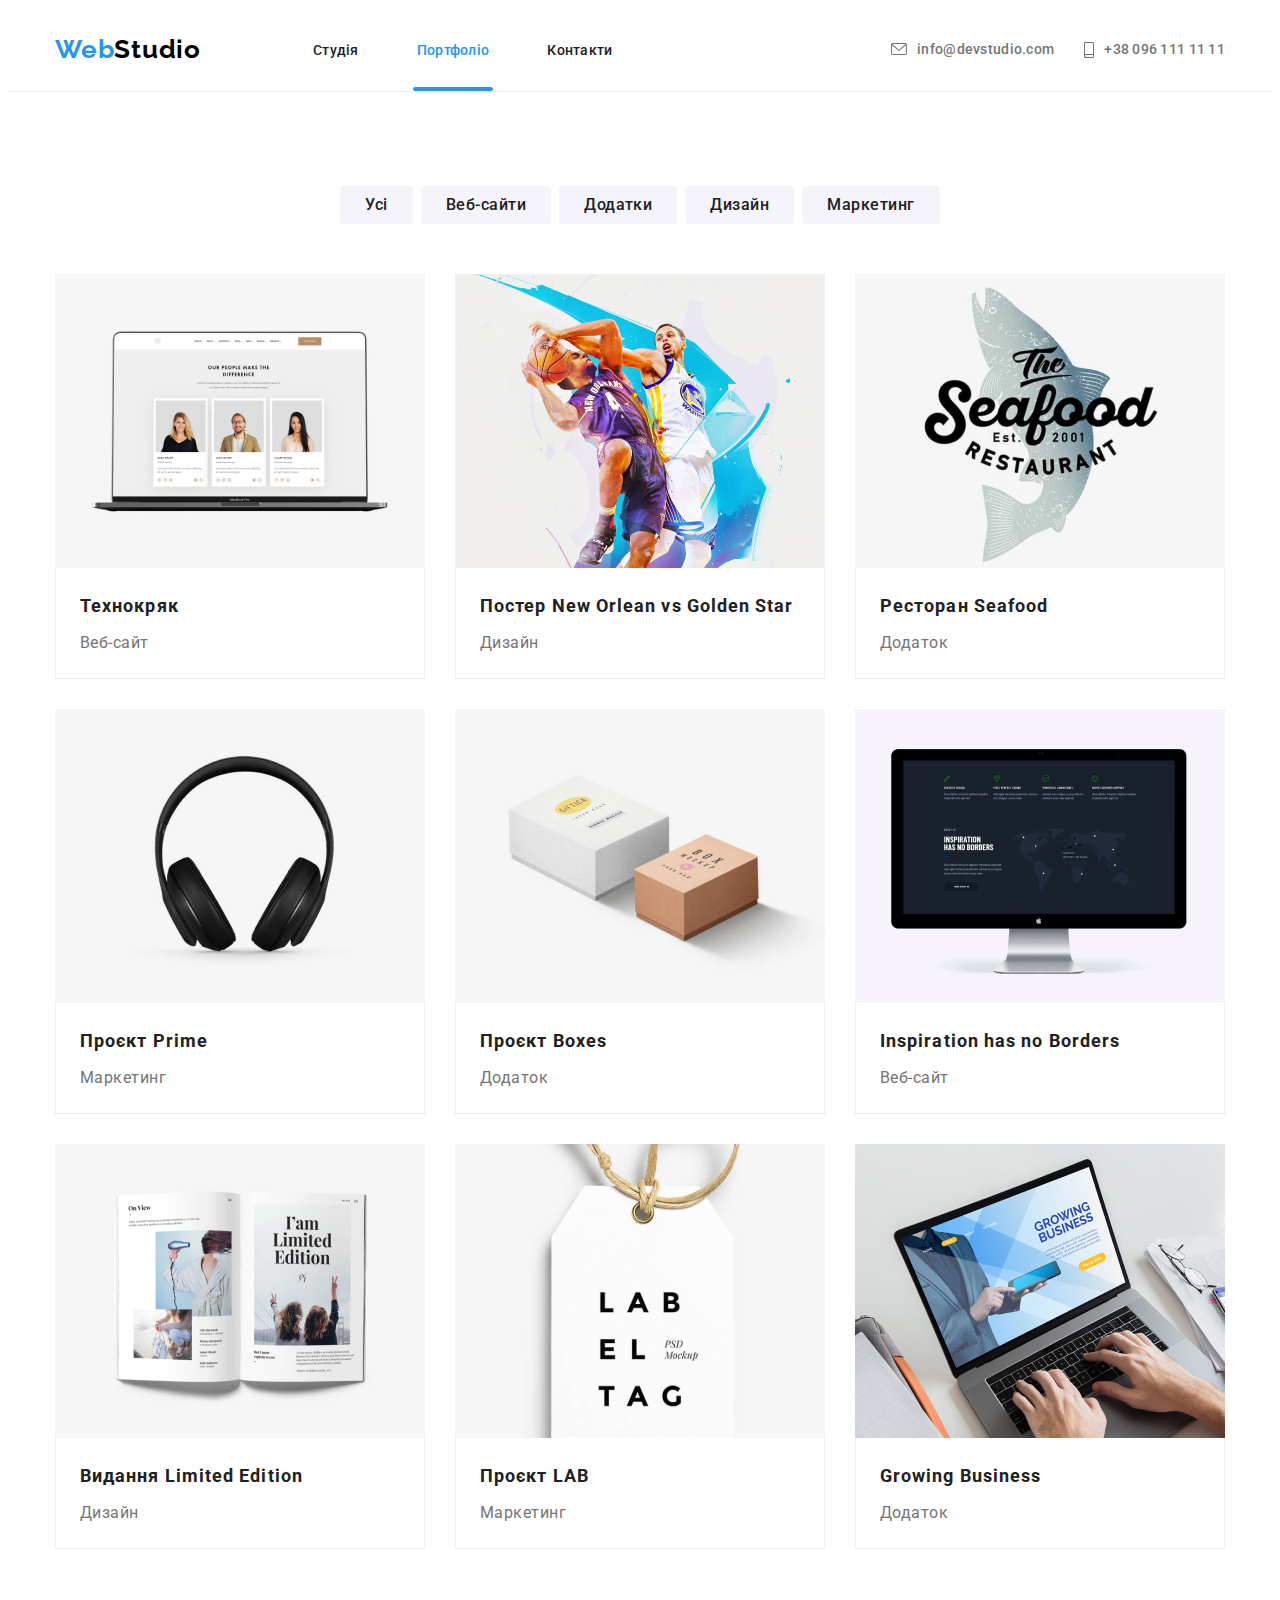
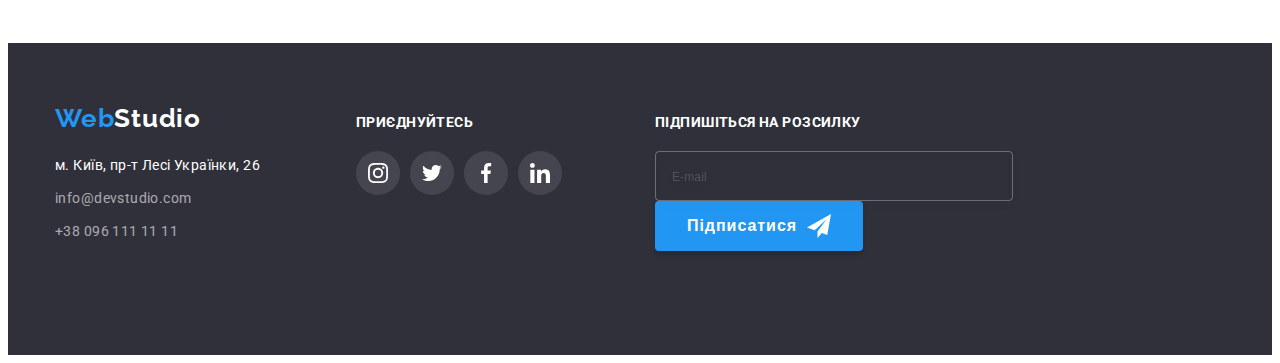
==== commit 4fcba7cc: "a" ====
--- a/portfolio.html
+++ b/portfolio.html
@@ -40,71 +40,71 @@
         </div>
         </header>
     <main>
-        <section class="example-work section">
+        <section class="works section">
             <h2 class="visually-hidden">Приклади робіт</h2>
                 <div class="container">
-                <div><ul class="menu-btn-list list">
-                <li class="btn-item"><button class="btn-btn" type="button">Усі</button></li>
-                <li class="btn-item"><button class="btn-btn" type="button">Веб-сайти</button></li>
-                <li class="btn-item"><button class="btn-btn" type="button">Додатки</button></li>
-                <li class="btn-item"><button class="btn-btn" type="button">Дизайн</button></li>
-                <li class="btn-item"><button class="btn-btn" type="button">Маркетинг</button></li>
+                <div><ul class="btn-list list">
+                <li class="btn-list__item"><button class="btn-list__btn" type="button">Усі</button></li>
+                <li class="btn-list__item"><button class="btn-list__btn" type="button">Веб-сайти</button></li>
+                <li class="btn-list__item"><button class="btn-list__btn" type="button">Додатки</button></li>
+                <li class="btn-list__item"><button class="btn-list__btn" type="button">Дизайн</button></li>
+                <li class="btn-list__item"><button class="btn-list__btn" type="button">Маркетинг</button></li>
             </ul></div>
                 <div>                    
-                <ul class="example-list list">
-                <li class="example-item">
-                    <div class="example-top-wrap"><img src="./images/portfolio/example-work/work-1.jpg" alt="example-work" width="370" height="294">
-                    <p class="example-top-text">Ресурс пропонує комплексні пропозиції з різним рівнем функціоналу та сервісів. Все це дозволить відвідувачу отримати вичерпні відомості про компанію чи приватну особу.</p></div>
-                    <div class="example-title-text"><h3 class="example-title">Технокряк</h3>
-                    <p class="example-text">Веб-сайт</p></div>
+                <ul class="table-list list">
+                <li class="cards-item">
+                    <div class="cards-top"><img src="./images/portfolio/example-work/work-1.jpg" alt="example-work" width="370" height="294">
+                    <p class="cards-top__text">Ресурс пропонує комплексні пропозиції з різним рівнем функціоналу та сервісів. Все це дозволить відвідувачу отримати вичерпні відомості про компанію чи приватну особу.</p></div>
+                    <div class="cards-bot"><h3 class="cards-bot__title">Технокряк</h3>
+                    <p class="cards-bot__text">Веб-сайт</p></div>
                 </li>
-                <li class="example-item">
-                    <div class="example-top-wrap"><img src="./images/portfolio/example-work/work-2.jpg" alt="example-work" width="370" height="294">
-                    <p class="example-top-text">Ресурс пропонує комплексні пропозиції з різним рівнем функціоналу та сервісів. Все це дозволить відвідувачу отримати вичерпні відомості про компанію чи приватну особу.</p></div>
-                    <div class="example-title-text"><h3 class="example-title">Постер New Orlean vs Golden Star</h3>
-                    <p class="example-text">Дизайн</p></div>
+                <li class="cards-item">
+                    <div class="cards-top"><img src="./images/portfolio/example-work/work-2.jpg" alt="example-work" width="370" height="294">
+                    <p class="cards-top__text">Ресурс пропонує комплексні пропозиції з різним рівнем функціоналу та сервісів. Все це дозволить відвідувачу отримати вичерпні відомості про компанію чи приватну особу.</p></div>
+                    <div class="cards-bot"><h3 class="cards-bot__title">Постер New Orlean vs Golden Star</h3>
+                    <p class="cards-bot__text">Дизайн</p></div>
                 </li>
-                <li class="example-item">
-                    <div class="example-top-wrap"><img src="./images/portfolio/example-work/work-3.jpg" alt="example-work" width="370" height="294">
-                    <p class="example-top-text">Ресурс пропонує комплексні пропозиції з різним рівнем функціоналу та сервісів. Все це дозволить відвідувачу отримати вичерпні відомості про компанію чи приватну особу.</p></div>
-                    <div class="example-title-text"><h3 class="example-title">Ресторан Seafood</h3>
-                    <p class="example-text">Додаток</p></div>
+                <li class="cards-item">
+                    <div class="cards-top"><img src="./images/portfolio/example-work/work-3.jpg" alt="example-work" width="370" height="294">
+                    <p class="cards-top__text">Ресурс пропонує комплексні пропозиції з різним рівнем функціоналу та сервісів. Все це дозволить відвідувачу отримати вичерпні відомості про компанію чи приватну особу.</p></div>
+                    <div class="cards-bot"><h3 class="cards-bot__title">Ресторан Seafood</h3>
+                    <p class="cards-bot__text">Додаток</p></div>
                 </li>
-                <li class="example-item">
-                    <div class="example-top-wrap"><img src="./images/portfolio/example-work/work-4.jpg" alt="example-work" width="370" height="294">
-                    <p class="example-top-text">Ресурс пропонує комплексні пропозиції з різним рівнем функціоналу та сервісів. Все це дозволить відвідувачу отримати вичерпні відомості про компанію чи приватну особу.</p></div>
-                    <div class="example-title-text"><h3 class="example-title">Проєкт Prime</h3>
-                    <p class="example-text">Маркетинг</p></div>
+                <li class="cards-item">
+                    <div class="cards-top"><img src="./images/portfolio/example-work/work-4.jpg" alt="example-work" width="370" height="294">
+                    <p class="cards-top__text">Ресурс пропонує комплексні пропозиції з різним рівнем функціоналу та сервісів. Все це дозволить відвідувачу отримати вичерпні відомості про компанію чи приватну особу.</p></div>
+                    <div class="cards-bot"><h3 class="cards-bot__title">Проєкт Prime</h3>
+                    <p class="cards-bot__text">Маркетинг</p></div>
                 </li>
-                <li class="example-item">
-                    <div class="example-top-wrap"><img src="./images/portfolio/example-work/work-5.jpg" alt="example-work" width="370" height="294">
-                    <p class="example-top-text">Ресурс пропонує комплексні пропозиції з різним рівнем функціоналу та сервісів. Все це дозволить відвідувачу отримати вичерпні відомості про компанію чи приватну особу.</p></div>
-                    <div class="example-title-text"><h3 class="example-title">Проєкт Boxes</h3>
-                    <p class="example-text">Додаток</p></div>
+                <li class="cards-item">
+                    <div class="cards-top"><img src="./images/portfolio/example-work/work-5.jpg" alt="example-work" width="370" height="294">
+                    <p class="cards-top__text">Ресурс пропонує комплексні пропозиції з різним рівнем функціоналу та сервісів. Все це дозволить відвідувачу отримати вичерпні відомості про компанію чи приватну особу.</p></div>
+                    <div class="cards-bot"><h3 class="cards-bot__title">Проєкт Boxes</h3>
+                    <p class="cards-bot__text">Додаток</p></div>
                 </li>
-                <li class="example-item">
-                    <div class="example-top-wrap"><img src="./images/portfolio/example-work/work-6.jpg" alt="example-work" width="370" height="294">
-                    <p class="example-top-text">Ресурс пропонує комплексні пропозиції з різним рівнем функціоналу та сервісів. Все це дозволить відвідувачу отримати вичерпні відомості про компанію чи приватну особу.</p></div>
-                    <div class="example-title-text"><h3 class="example-title">Inspiration has no Borders</h3>
-                    <p class="example-text">Веб-сайт</p></div>
+                <li class="cards-item">
+                    <div class="cards-top"><img src="./images/portfolio/example-work/work-6.jpg" alt="example-work" width="370" height="294">
+                    <p class="cards-top__text">Ресурс пропонує комплексні пропозиції з різним рівнем функціоналу та сервісів. Все це дозволить відвідувачу отримати вичерпні відомості про компанію чи приватну особу.</p></div>
+                    <div class="cards-bot"><h3 class="cards-bot__title">Inspiration has no Borders</h3>
+                    <p class="cards-bot__text">Веб-сайт</p></div>
                 </li>
-                <li class="example-item">
-                    <div class="example-top-wrap"><img src="./images/portfolio/example-work/work-7.jpg" alt="example-work" width="370" height="294">
-                    <p class="example-top-text">Ресурс пропонує комплексні пропозиції з різним рівнем функціоналу та сервісів. Все це дозволить відвідувачу отримати вичерпні відомості про компанію чи приватну особу.</p></div>
-                    <div class="example-title-text"><h3 class="example-title">Видання Limited Edition</h3>
-                    <p class="example-text">Дизайн</p></div>
+                <li class="cards-item">
+                    <div class="cards-top"><img src="./images/portfolio/example-work/work-7.jpg" alt="example-work" width="370" height="294">
+                    <p class="cards-top__text">Ресурс пропонує комплексні пропозиції з різним рівнем функціоналу та сервісів. Все це дозволить відвідувачу отримати вичерпні відомості про компанію чи приватну особу.</p></div>
+                    <div class="cards-bot"><h3 class="cards-bot__title">Видання Limited Edition</h3>
+                    <p class="cards-bot__text">Дизайн</p></div>
                 </li>
-                <li class="example-item">
-                    <div class="example-top-wrap"><img src="./images/portfolio/example-work/work-8.jpg" alt="example-work" width="370" height="294">
-                    <p class="example-top-text">Ресурс пропонує комплексні пропозиції з різним рівнем функціоналу та сервісів. Все це дозволить відвідувачу отримати вичерпні відомості про компанію чи приватну особу.</p></div>
-                    <div class="example-title-text"><h3 class="example-title">Проєкт LAB</h3>
-                    <p class="example-text">Маркетинг</p></div>
+                <li class="cards-item">
+                    <div class="cards-top"><img src="./images/portfolio/example-work/work-8.jpg" alt="example-work" width="370" height="294">
+                    <p class="cards-top__text">Ресурс пропонує комплексні пропозиції з різним рівнем функціоналу та сервісів. Все це дозволить відвідувачу отримати вичерпні відомості про компанію чи приватну особу.</p></div>
+                    <div class="cards-bot"><h3 class="cards-bot__title">Проєкт LAB</h3>
+                    <p class="cards-bot__text">Маркетинг</p></div>
                 </li>
-                <li class="example-item">
-                    <div class="example-top-wrap"><img src="./images/portfolio/example-work/work-9.jpg" alt="example-work" width="370" height="294">
-                    <p class="example-top-text">Ресурс пропонує комплексні пропозиції з різним рівнем функціоналу та сервісів. Все це дозволить відвідувачу отримати вичерпні відомості про компанію чи приватну особу.</p></div>
-                    <div class="example-title-text"><h3 class="example-title">Growing Business</h3>
-                    <p class="example-text">Додаток</p></div>
+                <li class="cards-item">
+                    <div class="cards-top"><img src="./images/portfolio/example-work/work-9.jpg" alt="example-work" width="370" height="294">
+                    <p class="cards-top__text">Ресурс пропонує комплексні пропозиції з різним рівнем функціоналу та сервісів. Все це дозволить відвідувачу отримати вичерпні відомості про компанію чи приватну особу.</p></div>
+                    <div class="cards-bot"><h3 class="cards-bot__title">Growing Business</h3>
+                    <p class="cards-bot__text">Додаток</p></div>
                 </li>
             </ul>
             </div>
@@ -113,55 +113,55 @@
     <footer class="footer">
         <div class="footer-container container">
             <div>
-            <div class="footer-logo"><a class="logo link" href="index.html"><span class="web">Web</span><span class="studio">Studio</span></a></div>
+            <div class="footer__logo"><a class="logo link" href="index.html"><span class="web">Web</span><span class="studio">Studio</span></a></div>
         <adress>
-            <ul class="footer-contacts-list list">
-                <li class="footer-adress-item"><a class="footer-adress-link link" href="https://goo.gl/maps/XNjeUNWpdiMwEfmY7" target="_blank" rel="noreferrer noopener">м. Київ, пр-т Лесі Українки, 26</a></li>
-                <li class="footer-contacts-item"><a class="footer-contacts-link link" href="mailto:info@devstudio.com">info@devstudio.com</a></li>
-                <li class="footer-contacts-item"><a class="footer-contacts-link link" href="tel:+380961111111">+38 096 111 11 11</a></li>
+            <ul class="contact-list list">
+                <li class="contact-adress__item"><a class="contact-adress__link link" href="https://goo.gl/maps/XNjeUNWpdiMwEfmY7" target="_blank" rel="noreferrer noopener">м. Київ, пр-т Лесі Українки, 26</a></li>
+                <li class="contact__item"><a class="contact__link link" href="mailto:info@devstudio.com">info@devstudio.com</a></li>
+                <li class="contact__item"><a class="contact__link link" href="tel:+380961111111">+38 096 111 11 11</a></li>
             </ul>
         </adress></div>
-        <div class="footer-soc-menu">
-            <h3 class="footer-soc-menu-title">приєднуйтесь</h3>
-            <ul class="footer-soc-list list">
-                <li class="footer-soc-item">
-                    <a href="" class="footer-soc-link link" target="_blank" rel="noopener noreferrer">
-                        <svg class="footer-link-icon"  width="20" height="20">
+        <div class="social-menu">
+            <h3 class="social-menu__title">приєднуйтесь</h3>
+            <ul class="socials list">
+                <li class="socials__item">
+                    <a href="" class="socials__link link" target="_blank" rel="noopener noreferrer">
+                        <svg class="socials__icon"  width="20" height="20">
                             <use href="./images/icons.svg#icon-instagram"></use>
                         </svg>
                     </a></li>
-                <li class="footer-soc-item">
-                    <a href="" class="footer-soc-link link" target="_blank" rel="noopener noreferrer">
-                        <svg class="footer-link-icon" width="20" height="20">
+                <li class="socials__item">
+                    <a href="" class="socials__link link" target="_blank" rel="noopener noreferrer">
+                        <svg class="socials__icon" width="20" height="20">
                             <use href="./images/icons.svg#icon-twitter"></use>
                         </svg>
                     </a></li>
-                <li class="footer-soc-item">
-                    <a href="" class="footer-soc-link link" target="_blank" rel="noopener noreferrer">
-                        <svg class="footer-link-icon"  width="20" height="20">
+                <li class="socials__item">
+                    <a href="" class="socials__link link" target="_blank" rel="noopener noreferrer">
+                        <svg class="socials__icon"  width="20" height="20">
                             <use href="./images/icons.svg#icon-facebook"></use>
                         </svg>
                     </a></li>
-                <li class="footer-soc-item">
-                    <a href="" class="footer-soc-link link" target="_blank" rel="noopener noreferrer">
-                        <svg class="footer-link-icon" width="20" height="20">
+                <li class="socials__item">
+                    <a href="" class="socials__link link" target="_blank" rel="noopener noreferrer">
+                        <svg class="socials__icon" width="20" height="20">
                             <use href="./images/icons.svg#icon-linkedin"></use>
                         </svg>
                     </a></li>
             </ul></div>
-            <div class="footer-input">
-                <p class="footer-input-title">Підпишіться на розсилку</p>
-                <div class="input-btn"><label class="modal-label">
+            <div class="follow-block">
+                <p class="follow-block__title">Підпишіться на розсилку</p>
+                <div class="email_input"><label class="modal-label">
                     <input
                       type="text"
-                      class="footer-modal-input"
+                      class="email__modal"
                       name="user-mail"
                       placeholder="E-mail"
                       required
                     />
                   </label>
-                  <button class="footer-input-btn" type="button">Підписатися
-                    <svg class="footer-btn-icon" width="24" height="24">
+                  <button class="button" type="button">Підписатися
+                    <svg class="input__icon" width="24" height="24">
                         <use href="./images/icons.svg#icon-telegramm"></use>
                     </svg>
                   </button></div>
--- a/css/main.min.css
+++ b/css/main.min.css
@@ -1 +1 @@
-body{font-family:"Roboto",sans-serif;color:#000}html{box-sizing:border-box}h1,h2,h3,p{margin:0}ul{margin:0;padding-left:0}img{display:block}button{cursor:pointer}.link{text-decoration:none}.list{list-style:none}*,*::before,*::after{box-sizing:inherit}/*# sourceMappingURL=main.min.css.map */+body{font-family:"Roboto",sans-serif;color:#000}html{box-sizing:border-box}h1,h2,h3,p{margin:0}ul{margin:0;padding-left:0}img{display:block}button{cursor:pointer}.link{text-decoration:none}.list{list-style:none}*,*::before,*::after{box-sizing:inherit}.container{width:100%;max-width:1200px;margin-left:auto;margin-right:auto;padding-left:15px;padding-right:15px}.section{padding-top:94px;padding-bottom:94px}.logo{font-family:"Raleway";font-weight:700;font-size:26px;line-height:1.19;letter-spacing:.03em;color:#000}.web{color:var(--brand-color)}.header__logo{padding-top:24px;padding-bottom:25px;margin-right:93px}.studio{color:#fff}.footer__logo{margin-bottom:20px}.button{display:flex;background:var(--brand-color);box-shadow:0px 4px 4px rgba(0,0,0,.15);border-radius:4px;border:0;cursor:pointer;font-weight:700;font-size:16px;line-height:1.87;align-items:center;text-align:center;letter-spacing:.06em;color:#fff;padding:10px 32px;min-width:200px;height:50px;transition:250ms;transition-timing-function:cubic-bezier(0.4, 0, 0.2, 1)}.button:hover{background-color:#1e8ce6}.input__icon{align-self:center;fill:#fff;margin-left:10px}.social{display:flex;justify-content:center;gap:10px;padding-bottom:30px}.social__link{width:44px;height:44px;background-color:#fff;border-radius:50%;display:flex;align-items:center;justify-content:center;transition:250ms;transition-timing-function:cubic-bezier(0.4, 0, 0.2, 1)}.social__icon{fill:#afb1b8;transition:250ms;transition-timing-function:cubic-bezier(0.4, 0, 0.2, 1)}.social__link:hover,.social__link:focus{background-color:var(--brand-color)}.social__link:hover .social__icon,.social__link:focus .social__icon{fill:#fff}.btn-list{display:flex;justify-content:center;gap:8px;margin-bottom:50px}.btn-list__btn{font-family:"Roboto";font-style:normal;font-weight:500;font-size:16px;line-height:1.62;text-align:center;letter-spacing:.03em;color:#212121;background:#f5f4fa;border-radius:4px;border:0;padding:6px 25px;transition:250ms;transition-timing-function:cubic-bezier(0.4, 0, 0.2, 1)}.btn-list .btn-list__btn:hover,.btn-list .btn-list__btn:focus{color:#fff;background-color:var(--brand-color);box-shadow:0px 3px 1px rgba(0,0,0,.1),0px 1px 2px rgba(0,0,0,.08),0px 2px 2px rgba(0,0,0,.12)}.header{border-bottom:1px solid #ececec}.header__container{display:flex;align-items:center}.navigator__list{display:flex;gap:50px;padding:32px 0}.contacts__list{display:flex;gap:30px;padding:32px 0;justify-content:flex-end;margin-left:auto}.navigator__link{font-weight:500;font-size:14px;line-height:1.14;letter-spacing:.02em;color:#212121;padding:32px 4px 33px 4px;transition:250ms;transition-timing-function:cubic-bezier(0.4, 0, 0.2, 1)}.contacts__link{display:flex;text-decoration:none;font-weight:500;font-size:14px;line-height:1.14;letter-spacing:.02em;color:var(--text-color);transition:250ms;transition-timing-function:cubic-bezier(0.4, 0, 0.2, 1)}.contacts__icon{margin-right:10px;fill:#757575;align-self:center;transition:250ms;transition-timing-function:cubic-bezier(0.4, 0, 0.2, 1)}.navigator__link:hover,.navigator__link:focus{color:var(--brand-color)}.contacts__link:hover,.contacts__link:focus{color:var(--brand-color)}.contacts__link:hover .contacts__icon,.contacts__link:focus .contacts__icon{fill:var(--brand-color)}.active{color:var(--brand-color)}.current{position:relative}.current::after{content:"";position:absolute;height:4px;border-radius:2px;width:100%;background-color:var(--brand-color);bottom:0;left:0}.hero{background-color:var(--background-color);background-image:linear-gradient(rgba(47, 48, 58, 0.4), rgba(47, 48, 58, 0.4)),url(../images/bg-hero.jpg);background-repeat:no-repeat;background-position:center;background-size:cover;max-width:1600px}.hero__container{display:flex;flex-direction:column;justify-content:center;align-items:center;height:600px}.hero__title{max-width:696px;font-weight:900;font-size:44px;line-height:1.36;text-align:center;letter-spacing:.06em;text-transform:uppercase;color:#fff;margin-bottom:30px}.character__list{display:flex;gap:30px}.character__title{font-weight:700;font-size:14px;line-height:1.14;letter-spacing:.03em;text-transform:uppercase;color:#212121;margin-bottom:10px}.character__text{font-size:14px;line-height:1.71;letter-spacing:.03em;color:var(--text-color);width:270px}.inside__bg{background:#f5f4fa;border-radius:4px;width:270px;height:120px;margin-bottom:30px;display:flex;align-items:center;justify-content:center}.work{padding-top:0}.work__list{display:flex;gap:30px}.work__item{transform:relative}.work__title{font-weight:700;font-size:36px;line-height:1.16;text-align:center;letter-spacing:.03em;color:#212121;margin-bottom:50px}.work__text{font-weight:700;font-size:14px;line-height:1.14;text-align:center;letter-spacing:.03em;text-transform:uppercase;color:#fff;background-color:rgba(47,48,58,.8);position:absolute;z-index:1;bottom:0;width:100%;padding:27px 0}.work__wrap{position:relative}.team{background-color:#f5f4fa;min-height:648px}.card-list{display:flex}.card-list__item{background:#fff;box-shadow:0px 1px 3px rgba(0,0,0,.12),0px 1px 1px rgba(0,0,0,.14),0px 2px 1px rgba(0,0,0,.2);border-radius:0px 0px 4px 4px}.card-list__item:nth-child(1n+1){margin-right:30px}.team__title{font-weight:700;font-size:36px;line-height:1.16;text-align:center;letter-spacing:.03em;color:#212121;margin-bottom:50px}.card-list__name{font-weight:500;font-size:16px;line-height:1.18;text-align:center;letter-spacing:.03em;color:#212121;padding-top:30px;margin-bottom:10px}.card-list__text{font-size:16px;line-height:1.18;text-align:center;letter-spacing:.03em;color:var(--text-color);margin-bottom:16px}.table-list{display:flex;flex-wrap:wrap;gap:30px}.cards-item{transform:relative;transition:250ms;transition-timing-function:cubic-bezier(0.4, 0, 0.2, 1)}.cards-item:hover{box-shadow:0px 1px 1px rgba(0,0,0,.12),0px 4px 4px rgba(0,0,0,.06),1px 4px 6px rgba(0,0,0,.16)}.cards-bot{background:#fff;border:1px solid #eee;border-top:0;padding:20px 24px}.cards-bot__title{font-weight:700;font-size:18px;line-height:2;letter-spacing:.06em;color:#212121;margin-bottom:4px}.cards-bot__text{font-size:16px;line-height:1.88;letter-spacing:.03em;color:var(--text-color)}.cards-top{position:relative;overflow:hidden}.cards-top__text{position:absolute;top:0;left:0;font-size:18px;line-height:1.56;letter-spacing:.03em;color:#fff;background-color:rgba(33,150,243,.9);padding:63px 24px;height:100%;transform:translateY(100%);transition:transform 250ms linear;transition-timing-function:cubic-bezier(0.4, 0, 0.2, 1)}.cards-item:hover .cards-top__text{transform:translateY(0)}.clients__title{font-weight:700;font-size:36px;line-height:1.16;text-align:center;letter-spacing:.03em;color:#212121;margin-bottom:50px}.clients__list{display:flex;justify-content:center;gap:30px;padding-bottom:30px}.clients__link{width:170px;height:92px;background-color:#fff;border-radius:100%;border:1px solid #afb1b8;border-radius:4px;display:flex;align-items:center;justify-content:center;transition:250ms;transition-timing-function:cubic-bezier(0.4, 0, 0.2, 1)}.clients__icon{fill:#afb1b8;transition:250ms;transition-timing-function:cubic-bezier(0.4, 0, 0.2, 1)}.clients__link:hover,.clients__link:focus{border-color:var(--brand-color)}.clients__link:hover .clients__icon,.clients__link:focus .clients__icon{fill:var(--brand-color)}.footer{background-color:var(--background-color);padding-top:60px}.footer-container{height:252px}.contact-list{width:231px}.contact-adress__item{margin-bottom:9px}.contact-adress__link{font-size:14px;line-height:1.71;letter-spacing:.03em;color:#fff}.contact__item:not(:last-child){margin-bottom:9px}.contact__link{font-size:14px;line-height:1.71;letter-spacing:.03em;color:rgba(255,255,255,.6);transition:250ms;transition-timing-function:cubic-bezier(0.4, 0, 0.2, 1)}.contact__link:hover,.contact__link:focus{color:var(--brand-color)}.footer-container{display:flex;align-items:baseline}.socials{display:flex;justify-content:center;gap:10px;margin-left:70px}.social-menu__title{font-weight:700;font-size:14px;line-height:1.14;letter-spacing:.03em;text-transform:uppercase;color:#fff;margin-bottom:20px;margin-left:70px}.socials__link{width:44px;height:44px;background-color:rgba(255,255,255,.1);border-radius:50%;display:flex;align-items:center;justify-content:center;transition:250ms;transition-timing-function:cubic-bezier(0.4, 0, 0.2, 1)}.socials__icon{fill:#fff}.socials__link:hover,.socials__link:focus{background-color:var(--brand-color)}.socials__link:hover .socials__icon,.socials__link:focus .socials__icon{fill:#fff}.follow-block{margin-left:93px;max-width:570px;height:86px}.email__input{display:flex}.follow-block__title{font-weight:700;font-size:14px;line-height:1.14;letter-spacing:.03em;text-transform:uppercase;color:#fff;margin-bottom:20px}.email__modal{width:358px;height:50px;border:1px solid rgba(255,255,255,.3);filter:drop-shadow(0px 4px 4px rgba(0, 0, 0, 0.15));border-radius:4px;font-size:16px;line-height:1.25;display:flex;align-items:center;letter-spacing:.03em;margin-right:12px;padding-left:16px;color:rgba(255,255,255,.6);outline:rgba(0,0,0,0);background-color:rgba(0,0,0,0);transition:250ms;transition-timing-function:cubic-bezier(0.4, 0, 0.2, 1)}.email__modal:focus{border-color:var(--brand-color)}.backdrop{position:fixed;top:0%;width:100%;height:100%;background-color:rgba(0,0,0,.329);transition:opacity 300ms linear,visibility 300ms linear}.modal{display:flex;justify-content:center;flex-direction:column;width:528px;min-height:581px;background-color:#fff;border-radius:4px;position:absolute;top:50%;left:50%;padding:40px;transform:translate(-50%, -50%) scale(1);transition:transform 250ms linear;box-shadow:0px 1px 3px rgba(0,0,0,.12),0px 1px 1px rgba(0,0,0,.14),0px 2px 1px rgba(0,0,0,.2)}.backdrop.is-hidden .modal{transform:translate(-50%, -50%) scale(0)}.modal__close{position:absolute;right:0;top:0;margin-top:8px;margin-right:8px;width:30px;height:30px;border-radius:50%;background:#fff;border:1px solid rgba(0,0,0,.1);display:flex;align-items:center;justify-content:center}.modal__icon{transition:250ms;transition-timing-function:cubic-bezier(0.4, 0, 0.2, 1)}.modal__close:hover .modal__icon{fill:var(--brand-color)}.is-hidden{opacity:0;visibility:hidden;pointer-events:none}.modal__title{font-weight:700;font-size:20px;line-height:1.15;text-align:center;letter-spacing:.03em;color:#212121;align-items:center;margin-bottom:12px}.form__field{margin-bottom:20px;display:flex;flex-wrap:wrap}.input{position:relative;width:100%}.input__modal{font-size:12px;line-height:1.16;letter-spacing:.01em;color:rgba(117,117,117,.5);width:100%;height:40px;border:1px solid rgba(33,33,33,.2);border-radius:4px;padding-left:42px;outline:rgba(0,0,0,0);transition:250ms;transition-timing-function:cubic-bezier(0.4, 0, 0.2, 1)}.form__label{font-size:12px;line-height:1.16;letter-spacing:.01em;color:#757575;margin-bottom:4px}.input__modal:focus{border-color:var(--brand-color)}.input__modal:focus+.input__icons{fill:var(--brand-color)}.input__icons{position:absolute;left:0;top:50%;transform:translateY(-50%);margin-left:12px;transition:250ms;transition-timing-function:cubic-bezier(0.4, 0, 0.2, 1)}.online-comment{font-size:12px;line-height:1.16;letter-spacing:.01em;color:rgba(117,117,117,.5);width:100%;height:100px;resize:none;border:1px solid rgba(33,33,33,.2);border-radius:4px;padding:12px 16px;outline:rgba(0,0,0,0);transition:250ms;transition-timing-function:cubic-bezier(0.4, 0, 0.2, 1)}::placeholder{font-size:12px;line-height:14px;letter-spacing:.01em;color:rgba(117,117,117,.5)}.online-comment:focus{border-color:var(--brand-color)}.privacy{display:flex;justify-content:center;margin-bottom:30px}.privacy__text{font-size:14px;line-height:1.71;letter-spacing:.03em;color:#757575;display:flex;position:relative;align-items:center}.condition{color:var(--brand-color);text-decoration:underline;text-decoration-skip-ink:none}.privacy__text span{width:16px;height:15px;border:2px solid #212121;border-radius:3px;margin-right:8.38px;display:flex;align-items:center;justify-content:center;color:rgba(0,0,0,0);transition:250ms;transition-timing-function:cubic-bezier(0.4, 0, 0.2, 1)}.privacy__icon{fill:#fff}.privacy__check:checked+.privacy__text span{background-color:var(--brand-color);border-color:var(--brand-color);color:#fff}.modal-btn-btn{display:flex;justify-content:center}.modal-btn{background:var(--brand-color);box-shadow:0px 4px 4px rgba(0,0,0,.15);border-radius:4px;border:0;cursor:pointer;font-weight:700;font-size:16px;line-height:1.87;align-items:center;text-align:center;letter-spacing:.06em;color:#fff;padding:10px 52px;max-width:200px;transition:250ms;transition-timing-function:cubic-bezier(0.4, 0, 0.2, 1)}.modal-btn:hover{background-color:#1e8ce6}:root{--brand-color: #2196F3;--background-color: #2F303A;--text-color: #757575}.visually-hidden{position:absolute;white-space:nowrap;width:1px;height:1px;overflow:hidden;border:0;padding:0;clip:rect(0 0 0 0);clip-path:inset(50%);margin:-1px}/*# sourceMappingURL=main.min.css.map */--- a/style/style.css
+++ b/style/style.css
@@ -1,792 +1,20 @@
-.visually-hidden {
-    position: absolute;
-    white-space: nowrap;
-    width: 1px;
-    height: 1px;
-    overflow: hidden;
-    border: 0;
-    padding: 0;
-    clip: rect(0 0 0 0);
-    clip-path: inset(50%);
-    margin: -1px;
-  }
-.container {
-    width: 100%;
-max-width: 1200px;
-margin-left: auto;
-margin-right: auto;
-padding-left: 15px;
-padding-right: 15px;
-}
-.section {
-    padding-top: 94px;
-    padding-bottom: 94px;
-}
-:root {
-    --brand-color: #2196F3;
-    --background-color: #2F303A;
-    --text-color: #757575;
-}
+
 /* header */
-.logo {
-    font-family: 'Raleway';
-font-weight: 700;
-font-size: 26px;
-line-height: 1.19;
-letter-spacing: 0.03em;
-color: black;
-}
-.web {
-color: var(--brand-color);
-}
-.header {
-    border-bottom: 1px solid #ECECEC;
-}
-.header__logo {
-    padding-top: 24px;
-    padding-bottom: 25px;
-    margin-right: 93px;
-}
-.header__container {
-    display: flex;
-    align-items: center;
-}
-.navigator__list {
-    display: flex;
-    gap: 50px;
-    padding: 32px 0;
-}
-.contacts__list {
-    display: flex;
-    gap: 30px;
-    padding: 32px 0;
-    justify-content: flex-end;
-    margin-left: auto;
-}
-.navigator__link {
-    font-weight: 500;
-font-size: 14px;
-line-height: 1.14;
-letter-spacing: 0.02em;
-color: #212121;
-padding: 32px 4px 33px 4px;
-transition: 250ms;
-    transition-timing-function: cubic-bezier(0.4, 0, 0.2, 1);
-}
-.contacts__link {
-    display: flex;
-    text-decoration: none;
-    font-weight: 500;
-font-size: 14px;
-line-height: 1.14;
-letter-spacing: 0.02em;
-color: var(--text-color);
-transition: 250ms;
-    transition-timing-function: cubic-bezier(0.4, 0, 0.2, 1);
-}
-.contacts__icon {         
-    margin-right: 10px;
-    fill: #757575;
-    align-self: center;
-    transition: 250ms;
-    transition-timing-function: cubic-bezier(0.4, 0, 0.2, 1);
-}
-.navigator__link:hover,
-.navigator__link:focus {
-    color: var(--brand-color);
-}
-.contacts__link:hover,
-.contacts__link:focus {
-    color: var(--brand-color)
-}
-.contacts__link:hover .contacts__icon,
-.contacts__link:focus .contacts__icon {
-fill: var(--brand-color);
-}
-.active {
-    color: var(--brand-color)
-}
-.current {
-    position: relative;
-}
-.current::after {
-    content: '';
-    position: absolute;
-    height: 4px;
-    border-radius: 2px;
-    width: 100%;
-    background-color: var(--brand-color);
-    bottom: 0;
-    left: 0;
-}
+
 /* hero */
-.hero {
-    background-color: var(--background-color);
-    background-image: linear-gradient(rgba(47, 48, 58, 0.4), rgba(47, 48, 58, 0.4)),
-    url(../images/bg-hero.jpg);
-    background-repeat: no-repeat;
-    background-position: center;
-    background-size: cover;
-    max-width: 1600px;
-}
-.hero__container {
-    display: flex;
-    flex-direction: column;
-    justify-content: center;
-    align-items: center;
-    height: 600px;
-}
-.hero__title {
-    max-width: 696px;
-    font-weight: 900;
-font-size: 44px;
-line-height: 1.36;
-text-align: center;
-letter-spacing: 0.06em;
-text-transform: uppercase;
-color: #FFFFFF;
-margin-bottom: 30px;
-}
-.hero__btn {
-    background: var(--brand-color);
-box-shadow: 0px 4px 4px rgba(0, 0, 0, 0.15);
-border-radius: 4px;
-border: 0;
-cursor: pointer;
-font-weight: 700;
-font-size: 16px;
-line-height: 1.87;
-align-items: center;
-text-align: center;
-letter-spacing: 0.06em;
-color: #FFFFFF;
-padding: 10px 32px;
-min-width: 216px;
-transition: 250ms;
-    transition-timing-function: cubic-bezier(0.4, 0, 0.2, 1);
-}
-.hero__btn:hover {
-    background-color: #1e8ce6;
-}
+
 /* character */
-.character__list {
-    display: flex;
-    gap: 30px;
-}
-.character__title {
-    font-weight: 700;
-font-size: 14px;
-line-height: 1.14;
-letter-spacing: 0.03em;
-text-transform: uppercase;
-color: #212121;
-margin-bottom: 10px;
-}
-.character__text {
-    font-size: 14px;
-line-height: 1.71;
-letter-spacing: 0.03em;
-color: var(--text-color);
-width: 270px;
-}
-.inside__bg {
-    background: #F5F4FA;
-border-radius: 4px;
-width: 270px;
-height: 120px;
-margin-bottom: 30px;
-display: flex;
-align-items: center;
-justify-content: center;
-}
+
 /* work */
-.work {
-    padding-top: 0;
-}
-.work__list {
-    display: flex;
-    gap: 30px;
-}
-.work__item {
-    transform: relative;
-}
-.work__title {
-    font-weight: 700;
-font-size: 36px;
-line-height: 1.16;
-text-align: center;
-letter-spacing: 0.03em;
-color: #212121;
-margin-bottom: 50px;
-}
-.work__text {
-    font-weight: 700;
-font-size: 14px;
-line-height: 1.14;
-text-align: center;
-letter-spacing: 0.03em;
-text-transform: uppercase;
-color: #FFFFFF;
-background-color: rgba(47, 48, 58, 0.8);
-position: absolute;
-z-index: 1;
-bottom: 0;
-width: 100%;
-padding: 27px 0;
-}
-.work__wrap{
-    position: relative;
-}
+
 /* team */
-.team {
-    background-color: #F5F4FA;
-    min-height: 648px;
-}
-.card-list {
-    display: flex;
-}
-.card-list__item {
-    background: #FFFFFF;
-box-shadow: 0px 1px 3px rgba(0, 0, 0, 0.12), 0px 1px 1px rgba(0, 0, 0, 0.14), 0px 2px 1px rgba(0, 0, 0, 0.2);
-border-radius: 0px 0px 4px 4px;
-}
-.card-list__item:nth-child(1n+1) {
-    margin-right: 30px;
-}
-.team__title {
-    font-weight: 700;
-font-size: 36px;
-line-height: 1.16;
-text-align: center;
-letter-spacing: 0.03em;
-color: #212121;
-margin-bottom: 50px;
-}
-.card-list__name {
-    font-weight: 500;
-font-size: 16px;
-line-height: 1.18;
-text-align: center;
-letter-spacing: 0.03em;
-color: #212121;
-padding-top: 30px;
-margin-bottom: 10px;
-}
-.card-list__text {
-    font-size: 16px;
-line-height: 1.18;
-text-align: center;
-letter-spacing: 0.03em;
-color: var(--text-color);
-margin-bottom: 16px;
-}
-.social {
-    display: flex;
-    justify-content: center;
-    gap: 10px;
-    padding-bottom: 30px;
-}
-.social__link {
-    width: 44px;
-    height: 44px;
-    background-color: #FFFFFF;
-    border-radius: 50%;
-    display: flex;
-    align-items: center;
-    justify-content: center;
-    transition: 250ms;
-    transition-timing-function: cubic-bezier(0.4, 0, 0.2, 1);
-}
-.social__icon {
-    fill: #afb1b8;
-    transition: 250ms;
-    transition-timing-function: cubic-bezier(0.4, 0, 0.2, 1);
-}
-.social__link:hover,
-.social__link:focus {
-    background-color: var(--brand-color);
-}
-.social__link:hover .social__icon,
-.social__link:focus .social__icon {
-    fill: #FFFFFF;
-}
+
 /* partfolio btn */
-.menu-btn-list {
-    display: flex;
-    justify-content: center;
-    gap: 8px;
-    margin-bottom: 50px;
-}
-.btn-btn {
-font-family: 'Roboto';
-font-style: normal;
-font-weight: 500;
-font-size: 16px;
-line-height: 1.62;
-text-align: center;
-letter-spacing: 0.03em;
-color: #212121;
-}
-.btn-btn {
-    background: #F5F4FA;
-    border-radius: 4px;
-    border: 0;
-    padding: 6px 25px;
-    transition: 250ms;
-    transition-timing-function: cubic-bezier(0.4, 0, 0.2, 1);
-}
-.menu-btn-list .btn-btn:hover,
-.menu-btn-list .btn-btn:focus {
-    color: white;
-    background-color: var(--brand-color);
-    box-shadow: 0px 3px 1px rgba(0, 0, 0, 0.1), 0px 1px 2px rgba(0, 0, 0, 0.08), 0px 2px 2px rgba(0, 0, 0, 0.12);
-}
+
 /* portfolio */
-.example-list {
-    display: flex;
-    flex-wrap: wrap;
-    gap: 30px;
-}
-.example-item {
-    transform: relative;
-    transition: 250ms;
-    transition-timing-function: cubic-bezier(0.4, 0, 0.2, 1);
-}
-.example-item:hover {
-    box-shadow: 0px 1px 1px rgba(0, 0, 0, 0.12), 0px 4px 4px rgba(0, 0, 0, 0.06), 1px 4px 6px rgba(0, 0, 0, 0.16);
-}
-.example-title-text {
-    background: #FFFFFF;
-    border: 1px solid #EEEEEE;
-    border-top: 0;
-    padding: 20px 24px;
-}
-.example-title {
-    font-weight: 700;
-font-size: 18px;
-line-height: 2;
-letter-spacing: 0.06em;
-color: #212121;
-margin-bottom: 4px;
-}
-.example-text {
-    font-size: 16px;
-line-height: 1.88;
-letter-spacing: 0.03em;
-color: var(--text-color);
-}
-.example-top-wrap {
-    position: relative;
-    overflow: hidden;
-}
-.example-top-text {
-    position: absolute;
-    top: 0;
-    left: 0;
-    font-size: 18px;
-line-height: 1.56;
-letter-spacing: 0.03em;
-color: #FFFFFF;
-background-color: rgba(33, 150, 243, 0.9);
-padding: 63px 24px;
-height: 100%;
-transform: translateY(100%);
-transition: transform 250ms linear;
-transition-timing-function: cubic-bezier(0.4, 0, 0.2, 1);
-}
-.example-item:hover .example-top-text {
-    transform: translateY(0);
-}
+
 /* constant-clients */
-.clients__title {
-    font-weight: 700;
-font-size: 36px;
-line-height: 1.16;
-text-align: center;
-letter-spacing: 0.03em;
-color: #212121;
-margin-bottom: 50px;
-}
-.clients__list {
-    display: flex;
-    justify-content: center;
-    gap: 30px;
-    padding-bottom: 30px;
-}
-.clients__link {
-    width: 170px;
-    height: 92px;
-    background-color: #FFFFFF;
-    border-radius: 100%;
-    border: 1px solid #AFB1B8;
-    border-radius: 4px;
-    display: flex;
-    align-items: center;
-    justify-content: center;
-    transition: 250ms;
-    transition-timing-function: cubic-bezier(0.4, 0, 0.2, 1);
-}
-.clients__icon {
-    fill: #afb1b8;
-    transition: 250ms;
-    transition-timing-function: cubic-bezier(0.4, 0, 0.2, 1);
-}
-.clients__link:hover,
-.clients__link:focus {
-    border-color: var(--brand-color);
-}
-.clients__link:hover .clients__icon,
-.clients__link:focus .clients__icon {
-    fill: var(--brand-color);
-}
+
 /* footer */
-.footer {
-    background-color: var(--background-color);
-    padding-top: 60px;
-}
-.footer-container {
-    height: 252px;
-}
-.studio {
-    color: #FFFFFF;
-}
-.footer-logo {
-margin-bottom: 20px;
-}
-.footer-contacts-list {
-    width: 231px;
-}
-.footer-adress-item {
-    margin-bottom: 9px;
-}
-.footer-adress-link {
-    font-size: 14px;
-line-height: 1.71;
-letter-spacing: 0.03em;
-color: #FFFFFF;
-}
-.footer-contacts-item:not(:last-child) {
-    margin-bottom: 9px;
-}
-.footer-contacts-link {
-font-size: 14px;
-line-height: 1.71;
-letter-spacing: 0.03em;
-color: rgba(255, 255, 255, 0.6);
-transition: 250ms;
-    transition-timing-function: cubic-bezier(0.4, 0, 0.2, 1);
-}
-.footer-contacts-link:hover,
-.footer-contacts-link:focus {
-    color: var(--brand-color);
-}
-/* footer soc menu */
-.footer-container {
-    display: flex;
-    align-items: baseline;
-}
-.footer-soc-list {
-    display: flex;
-    justify-content: center;
-    gap: 10px;
-    margin-left: 70px;
-}
-.footer-soc-menu-title {
-    font-weight: 700;
-font-size: 14px;
-line-height: 1.14;
-letter-spacing: 0.03em;
-text-transform: uppercase;
-color: #FFFFFF;
-margin-bottom: 20px;
-margin-left: 70px;
-}
-.footer-soc-link {
-    width: 44px;
-    height: 44px;
-    background-color: rgba(255, 255, 255, 0.1);
-    border-radius: 50%;
-    display: flex;
-    align-items: center;
-    justify-content: center;
-    transition: 250ms;
-    transition-timing-function: cubic-bezier(0.4, 0, 0.2, 1);
-}
-.footer-link-icon {
-    fill: #FFFFFF;
-}
-.footer-soc-link:hover,
-.footer-soc-link:focus {
-    background-color: var(--brand-color);
-}
-.footer-soc-link:hover .soc-link-icon,
-.footer-soc-link:focus .soc-link-icon {
-    fill: #FFFFFF;
-}
-/* footer input */
-.footer-input {
-    margin-left: 93px;
-    max-width: 570px;
-    height: 86px;
-}
-.input-btn {
-    display: flex;
-}
-.footer-input-title {
-    font-weight: 700;
-font-size: 14px;
-line-height: 1.14;
-letter-spacing: 0.03em;
-text-transform: uppercase;
-color: #FFFFFF;
-margin-bottom: 20px;
-}
-.footer-modal-input {
-    width: 358px;
-    height: 50px;
-border: 1px solid rgba(255, 255, 255, 0.3);
-filter: drop-shadow(0px 4px 4px rgba(0, 0, 0, 0.15));
-border-radius: 4px;
-font-size: 16px;
-line-height: 1.25;
-display: flex;
-align-items: center;
-letter-spacing: 0.03em;
-margin-right: 12px;
-padding-left: 16px;
-color: rgba(255, 255, 255, 0.6);
-outline: transparent;
-background-color: transparent;
-transition: 250ms;
-    transition-timing-function: cubic-bezier(0.4, 0, 0.2, 1);
-}
-.footer-modal-input:focus {
-    border-color: var(--brand-color);
-}
-.footer-input-btn {
-    display: flex;
-    background: var(--brand-color);
-box-shadow: 0px 4px 4px rgba(0, 0, 0, 0.15);
-border-radius: 4px;
-border: 0;
-cursor: pointer;
-font-weight: 700;
-font-size: 16px;
-line-height: 1.87;
-align-items: center;
-text-align: center;
-letter-spacing: 0.06em;
-color: #FFFFFF;
-padding: 10px 32px;
-min-width: 200px;
-height: 50px;
-transition: 250ms;
-    transition-timing-function: cubic-bezier(0.4, 0, 0.2, 1);
-}
-.footer-input-btn:hover {
-    background-color: #1e8ce6;
-}
-.footer-btn-icon {
-    align-self: center;
-    fill: #FFFFFF;
-    margin-left: 10px;
-}
+
 /* modal window */
-.backdrop {
-    position: fixed;
-    top: 0%;
-    width: 100%;
-    height: 100%;
-    background-color: rgba(0, 0, 0, 0.329);
-    transition: opacity 300ms linear, visibility 300ms linear;
-}
-.modal {
-    display: flex;
-    justify-content: center;
-    flex-direction: column;
-    width: 528px;
-    min-height: 581px;
-    background-color: #FFFFFF;
-    border-radius: 4px;
-    position: absolute;
-    top: 50%;
-    left: 50%;
-    padding: 40px;
-    transform: translate(-50%, -50%) scale(1);
-    transition: transform 250ms linear;
-    box-shadow: 0px 1px 3px rgba(0, 0, 0, 0.12), 0px 1px 1px rgba(0, 0, 0, 0.14), 0px 2px 1px rgba(0, 0, 0, 0.2); 
-}
-.backdrop.is-hidden .modal {
-    transform: translate(-50%, -50%) scale(0);
-}
-.modal-close {
-    position: absolute;
-    right: 0;
-    top: 0;
-    margin-top: 8px;
-    margin-right: 8px;
-    width: 30px;
-    height: 30px;
-    border-radius: 50%;
-    background: #FFFFFF;
-    border: 1px solid rgba(0, 0, 0, 0.1);
-    display: flex;
-    align-items: center;
-    justify-content: center;
-}
-.modal-close-icon {
-    transition: 250ms;
-    transition-timing-function: cubic-bezier(0.4, 0, 0.2, 1);
-}
-.modal-close:hover .modal-close-icon {
-    fill: var(--brand-color);
-}
-.is-hidden {
-    opacity: 0;
-    visibility: hidden;
-    pointer-events: none;
-}
-.modal-title {
-    font-weight: 700;
-font-size: 20px;
-line-height: 1.15;
-text-align: center;
-letter-spacing: 0.03em;
-color: #212121;
-align-items: center;
-margin-bottom: 12px;
-}
-.modal-field {
-    margin-bottom: 20px;
-    display: flex;
-    flex-wrap: wrap
-}
-.input-wrap {
-    position: relative;
-    width: 100%;
-}
-.modal-input {
-    font-size: 12px;
-line-height: 1.16;
-letter-spacing: 0.01em;
-color: rgba(117, 117, 117, 0.5);
-    width: 100%;
-    height: 40px;
-    border: 1px solid rgba(33, 33, 33, 0.2);
-    border-radius: 4px;
-    padding-left: 42px;
-    outline: transparent;
-    transition: 250ms;
-    transition-timing-function: cubic-bezier(0.4, 0, 0.2, 1);
-}
-.modal-label {
-    font-size: 12px;
-line-height: 1.16;
-letter-spacing: 0.01em;
-color: #757575;
-    margin-bottom: 4px;
-}
-.modal-input:focus {
-    border-color: var(--brand-color);
-}
-.modal-input:focus + .input-icon {
-    fill: var(--brand-color);
-}
-.input-icon {
-    position: absolute;
-    left: 0;
-    top: 50%;
-    transform: translateY(-50%);
-    margin-left: 12px;
-    transition: 250ms;
-    transition-timing-function: cubic-bezier(0.4, 0, 0.2, 1);
-}
-.online-comment {
-    font-size: 12px;
-line-height: 1.16;
-letter-spacing: 0.01em;
-color: rgba(117, 117, 117, 0.5);
-    width: 100%;
-    height: 100px;
-    resize: none;
-    border: 1px solid rgba(33, 33, 33, 0.2);
-    border-radius: 4px;
-    padding: 12px 16px;
-    outline: transparent;
-    transition: 250ms;
-    transition-timing-function: cubic-bezier(0.4, 0, 0.2, 1);
-}
-::placeholder {
-    font-size: 12px;
-line-height: 14px;
-letter-spacing: 0.01em;
-color: rgba(117, 117, 117, 0.5);
-}
-.online-comment:focus {
-    border-color: var(--brand-color);
-}
-.modal-privacy {
-    display: flex;
-    justify-content: center;
-    margin-bottom: 30px;
-}
-.check-text {
-    font-size: 14px;
-line-height: 1.71;
-letter-spacing: 0.03em;
-color: #757575;
-    display: flex;
-    position: relative;
-    align-items: center;
-}
-.condition {
-    color: var(--brand-color);
-    text-decoration: underline;
-    text-decoration-skip-ink: none;
-}
-.check-text span {
-    width: 16px;
-    height: 15px;
-    border: 2px solid #212121;
-    border-radius: 3px;
-    margin-right: 8.38px;
-    display: flex;
-    align-items: center;
-    justify-content: center;
-    color: transparent;
-    transition: 250ms;
-    transition-timing-function: cubic-bezier(0.4, 0, 0.2, 1);
-}
-.check-icon {
-    fill: #FFFFFF;
-}
-.modal-check:checked + .check-text span {
-    background-color: var(--brand-color);
-    border-color: var(--brand-color);
-    color: #ffffff;
-}
-.modal-btn-btn {
-    display: flex;
-    justify-content: center;
-}
-.modal-btn {
-    background: var(--brand-color);
-box-shadow: 0px 4px 4px rgba(0, 0, 0, 0.15);
-border-radius: 4px;
-border: 0;
-cursor: pointer;
-font-weight: 700;
-font-size: 16px;
-line-height: 1.87;
-align-items: center;
-text-align: center;
-letter-spacing: 0.06em;
-color: #FFFFFF;
-padding: 10px 52px;
-max-width: 200px;
-transition: 250ms;
-    transition-timing-function: cubic-bezier(0.4, 0, 0.2, 1);
-}
-.modal-btn:hover {
-    background-color: #1e8ce6;
-}